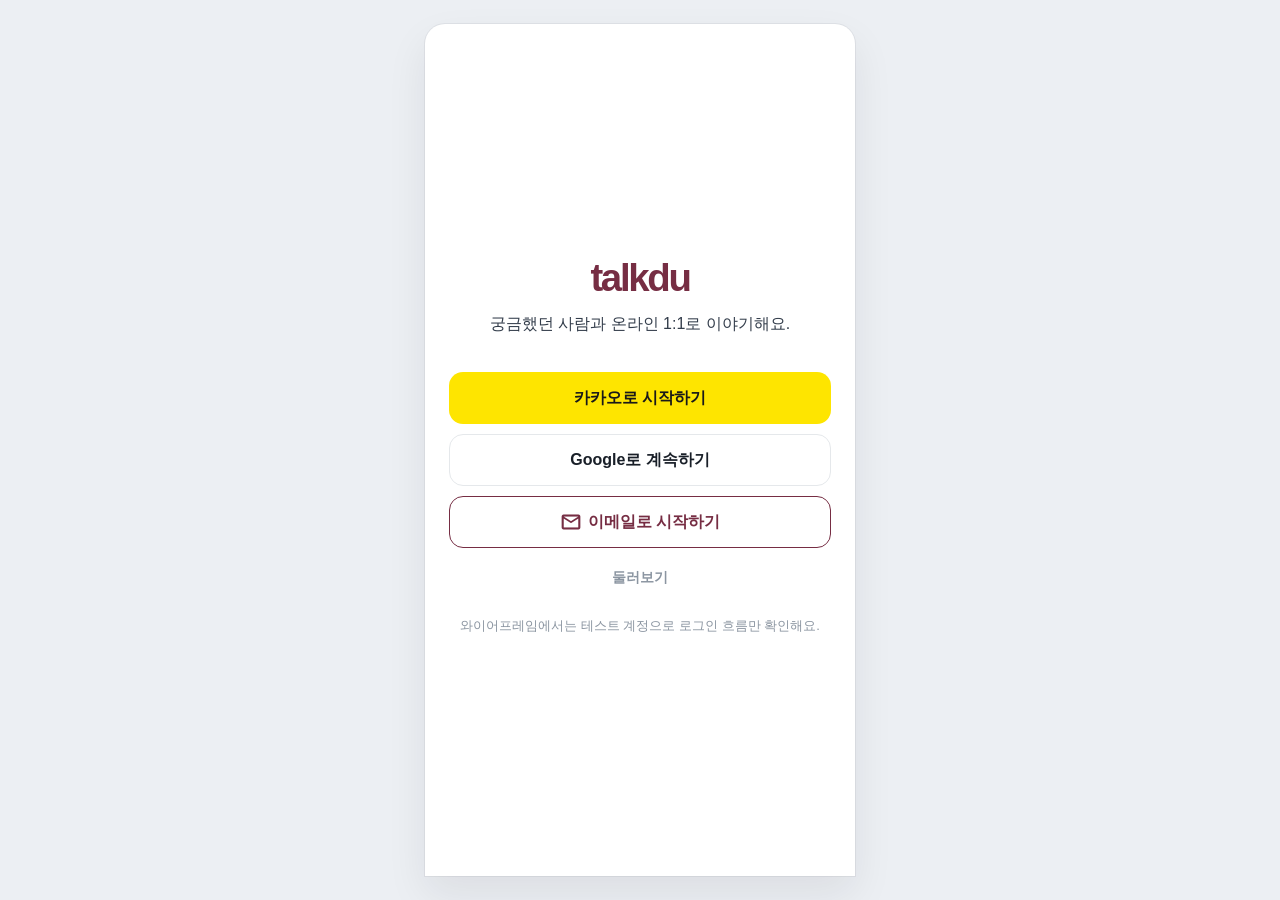
==== index.html @ 25724b2d "Add files via upload" ====
<!doctype html>
<html lang="ko">
<head>
  <meta charset="utf-8">
  <meta name="viewport" content="width=device-width, initial-scale=1, viewport-fit=cover">
  <meta name="description" content="궁금한 일을 하는 사람, 취향이 통하는 사람과 온라인에서 1:1로 대화해요.">
  <meta name="theme-color" content="#ffffff">
  <title>톡듀 | 궁금했던 사람과 온라인 1:1 대화</title>
  <link rel="stylesheet" href="https://fonts.googleapis.com/css2?family=Material+Symbols+Outlined:opsz,wght,FILL,GRAD@24,400,0..1,0&display=swap">
  <link rel="stylesheet" href="./style.css?v=ops6">
  <script defer src="./admin-shared.js?v=ops6"></script>
  <script defer src="./admin-ops.js?v=ops6"></script>
  <script defer src="./app.js?v=ops6"></script>
</head>
<body>
  <div class="app" id="app">
    <!-- LOGIN -->
    <div class="view view-stack" id="login-view" hidden>
      <main class="stack-main login-main" id="login-main">
        <p class="wordmark login-wordmark">talkdu</p>
        <p class="login-lead">궁금했던 사람과 온라인 1:1로 이야기해요.</p>
        <div class="login-actions">
          <button type="button" class="btn-login btn-kakao" data-login="kakao">카카오로 시작하기</button>
          <button type="button" class="btn-login btn-google" data-login="google">Google로 계속하기</button>
          <button type="button" class="btn-login btn-apple" data-login="apple" hidden>Apple로 로그인</button>
          <a class="btn-login btn-email" href="./email/index.html" data-login="email">
            <span class="material-symbols-outlined" aria-hidden="true">mail</span>
            이메일로 시작하기
          </a>
          <button type="button" class="btn-text" data-login="browse">둘러보기</button>
        </div>
        <p class="note login-note">와이어프레임에서는 테스트 계정으로 로그인 흐름만 확인해요.</p>
      </main>
    </div>

    <!-- NICKNAME ONBOARDING -->
    <div class="view view-stack" id="nickname-view" hidden>
      <header class="sub-header">
        <span class="header-spacer"></span>
        <h1 class="sub-header-title">닉네임 설정</h1>
        <span class="header-spacer"></span>
      </header>
      <main class="stack-main" id="nickname-main"></main>
      <footer class="bottom-cta">
        <button type="button" class="btn-primary" id="nickname-save">시작하기</button>
      </footer>
    </div>

    <!-- HOME -->
    <div class="view view-home" id="home-view">
      <header class="top-header" id="home-header">
        <a class="wordmark" href="./index.html">talkdu</a>
        <div class="header-actions" data-auth-slot></div>
      </header>
      <main class="page-main home-main">
        <section class="hero" aria-labelledby="hero-title">
          <img class="hero-image" src="./hero.webp" alt="" fetchpriority="high">
          <div class="hero-copy">
            <p class="hero-label">온라인 1:1 대화</p>
            <h1 id="hero-title">궁금했던 사람과<br>이야기해요.</h1>
          </div>
        </section>
        <section class="category-section" id="categories" aria-label="대화 카테고리">
          <h2 class="section-title category-section-title" id="category-title">카테고리</h2>
          <div class="category-scroller" role="group" aria-label="카테고리 선택" aria-describedby="filter-status">
            <button class="category" type="button" data-category="" aria-pressed="true">
              <img class="category-icon" src="./assets/category-icons/all.webp" alt="" width="42" height="42" draggable="false">
              <span class="category-name">전체</span>
            </button>
            <button class="category" type="button" data-category="voice" aria-pressed="false">
              <img class="category-icon" src="./assets/category-icons/voice.webp" alt="" width="42" height="42" draggable="false">
              <span class="category-name">보이스챗</span>
            </button>
            <button class="category" type="button" data-category="career" aria-pressed="false">
              <img class="category-icon" src="./assets/category-icons/career.webp" alt="" width="42" height="42" draggable="false">
              <span class="category-name">현직자</span>
            </button>
            <button class="category" type="button" data-category="creator" aria-pressed="false">
              <img class="category-icon" src="./assets/category-icons/creator.webp" alt="" width="42" height="42" draggable="false">
              <span class="category-name">크리에이터</span>
            </button>
            <button class="category" type="button" data-category="relationships" aria-pressed="false">
              <img class="category-icon" src="./assets/category-icons/relationships.webp" alt="" width="42" height="42" draggable="false">
              <span class="category-name">연애·관계</span>
            </button>
            <button class="category" type="button" data-category="study" aria-pressed="false">
              <img class="category-icon" src="./assets/category-icons/study.webp" alt="" width="42" height="42" draggable="false">
              <span class="category-name">공부·작업</span>
            </button>
            <button class="category" type="button" data-category="hobby" aria-pressed="false">
              <img class="category-icon" src="./assets/category-icons/hobby.webp" alt="" width="42" height="42" draggable="false">
              <span class="category-name">취미</span>
            </button>
            <button class="category" type="button" data-category="business" aria-pressed="false">
              <img class="category-icon" src="./assets/category-icons/business.webp" alt="" width="42" height="42" draggable="false">
              <span class="category-name">창업·부업</span>
            </button>
          </div>
          <p class="filter-status" id="filter-status" role="status"></p>
        </section>
        <section class="helper-section" id="recommended" aria-labelledby="recommended-title">
          <h2 id="recommended-title">추천 헬퍼</h2>
          <div class="helper-list" id="recommended-cards"></div>
        </section>
        <section class="helper-section" id="new" aria-labelledby="new-title">
          <h2 id="new-title">신규 헬퍼</h2>
          <div class="helper-list" id="new-cards"></div>
        </section>
      </main>
    </div>

    <!-- EXPLORE -->
    <div class="view view-explore" id="explore-view" hidden>
      <header class="top-header" id="explore-header">
        <a class="wordmark" href="./index.html">talkdu</a>
        <div class="header-actions" data-auth-slot></div>
      </header>
      <main class="page-main explore-main" id="explore-main">
        <label class="explore-search" for="explore-input">
          <input id="explore-input" type="search" enterkeyhint="search" autocomplete="off" placeholder="헬퍼 이름이나 주제를 검색해 보세요" aria-label="헬퍼 검색">
          <button type="button" class="search-clear" id="explore-clear" hidden aria-label="검색어 지우기">×</button>
          <span class="explore-search-icon material-symbols-outlined" aria-hidden="true">search</span>
        </label>
        <div class="explore-toolbar" id="explore-toolbar">
          <div class="explore-dropdowns">
            <label class="explore-select-wrap">
              <span class="visually-hidden">카테고리</span>
              <select id="explore-category" class="explore-select" aria-label="카테고리"></select>
            </label>
            <label class="explore-select-wrap">
              <span class="visually-hidden">정렬</span>
              <select id="explore-sort" class="explore-select" aria-label="정렬">
                <option value="recommended">추천순</option>
                <option value="popular">인기순</option>
                <option value="newest">신규순</option>
                <option value="random">랜덤으로 보기</option>
              </select>
            </label>
          </div>
          <div class="explore-avail" role="group" aria-label="이용 가능 필터">
            <button type="button" class="explore-avail-btn" id="explore-avail-now" data-explore-avail="online" aria-pressed="false">온라인</button>
            <button type="button" class="explore-avail-btn" id="explore-avail-schedule" data-explore-avail="schedule" aria-pressed="false">예약 가능</button>
          </div>
        </div>
        <div class="explore-chips" id="explore-chips" hidden></div>
        <section class="explore-results-section" aria-labelledby="explore-title">
          <h2 id="explore-title">추천 헬퍼</h2>
          <div class="helper-list" id="explore-results"></div>
        </section>
      </main>
    </div>

    <!-- DETAIL -->
    <div class="view view-stack" id="detail-view" hidden>
      <header class="sub-header">
        <button type="button" class="icon-button" id="detail-back" aria-label="뒤로가기">
          <svg viewBox="0 0 24 24" aria-hidden="true"><path d="M15 5 8 12l7 7" fill="none" stroke="currentColor" stroke-width="1.8" stroke-linecap="round" stroke-linejoin="round"/></svg>
        </button>
        <h1 class="sub-header-title">헬퍼 상세</h1>
        <button type="button" class="icon-button wish-button" id="detail-wish" data-wish-toggle aria-label="찜">
          <span class="material-symbols-outlined" aria-hidden="true">favorite</span>
        </button>
      </header>
      <main class="stack-main" id="detail-main"></main>
      <footer class="bottom-cta" id="detail-cta"></footer>
    </div>

    <!-- SCHEDULE -->
    <div class="view view-stack" id="schedule-view" hidden>
      <header class="sub-header">
        <button type="button" class="icon-button" id="schedule-back" aria-label="뒤로가기">
          <svg viewBox="0 0 24 24" aria-hidden="true"><path d="M15 5 8 12l7 7" fill="none" stroke="currentColor" stroke-width="1.8" stroke-linecap="round" stroke-linejoin="round"/></svg>
        </button>
        <h1 class="sub-header-title">시간 선택</h1>
        <span class="header-spacer"></span>
      </header>
      <main class="stack-main" id="schedule-main"></main>
      <footer class="bottom-cta">
        <button type="button" class="btn-primary" id="schedule-next" disabled>예약 내용 확인</button>
      </footer>
    </div>

    <!-- CONFIRM -->
    <div class="view view-stack" id="confirm-view" hidden>
      <header class="sub-header">
        <button type="button" class="icon-button" id="confirm-back" aria-label="뒤로가기">
          <svg viewBox="0 0 24 24" aria-hidden="true"><path d="M15 5 8 12l7 7" fill="none" stroke="currentColor" stroke-width="1.8" stroke-linecap="round" stroke-linejoin="round"/></svg>
        </button>
        <h1 class="sub-header-title" id="confirm-title">예약 내용 확인</h1>
        <span class="header-spacer"></span>
      </header>
      <main class="stack-main" id="confirm-main"></main>
      <footer class="bottom-cta" id="confirm-cta"></footer>
    </div>

    <!-- PAYMENT -->
    <div class="view view-stack" id="payment-view" hidden>
      <header class="sub-header">
        <button type="button" class="icon-button" id="payment-back" aria-label="뒤로가기">
          <svg viewBox="0 0 24 24" aria-hidden="true"><path d="M15 5 8 12l7 7" fill="none" stroke="currentColor" stroke-width="1.8" stroke-linecap="round" stroke-linejoin="round"/></svg>
        </button>
        <h1 class="sub-header-title">코인 결제</h1>
        <span class="header-spacer"></span>
      </header>
      <main class="stack-main" id="payment-main"></main>
      <footer class="bottom-cta" id="payment-cta"></footer>
    </div>

    <!-- WAITING (schedule accept) -->
    <div class="view view-stack" id="waiting-view" hidden>
      <header class="sub-header">
        <button type="button" class="icon-button" id="waiting-back" aria-label="메시지로 이동">
          <svg viewBox="0 0 24 24" aria-hidden="true"><path d="M15 5 8 12l7 7" fill="none" stroke="currentColor" stroke-width="1.8" stroke-linecap="round" stroke-linejoin="round"/></svg>
        </button>
        <h1 class="sub-header-title">헬퍼 수락 대기</h1>
        <span class="header-spacer"></span>
      </header>
      <main class="stack-main" id="waiting-main"></main>
      <footer class="bottom-cta" id="waiting-cta"></footer>
    </div>

    <!-- MESSAGES -->
    <div class="view view-messages" id="messages-view" hidden>
      <header class="top-header">
        <h1 class="page-title">메시지</h1>
      </header>
      <main class="page-main" id="messages-main"></main>
    </div>

    <!-- CHAT -->
    <div class="view view-stack" id="chat-view" hidden>
      <header class="sub-header chat-header">
        <button type="button" class="icon-button" id="chat-back" aria-label="목록으로">
          <svg viewBox="0 0 24 24" aria-hidden="true"><path d="M15 5 8 12l7 7" fill="none" stroke="currentColor" stroke-width="1.8" stroke-linecap="round" stroke-linejoin="round"/></svg>
        </button>
        <div class="chat-header-copy">
          <p class="chat-header-name" id="chat-helper-name"></p>
          <p class="chat-header-meta" id="chat-meta"></p>
        </div>
        <button type="button" class="icon-button" id="chat-more" aria-label="더보기">
          <span class="material-symbols-outlined" aria-hidden="true">more_horiz</span>
        </button>
      </header>
      <main class="stack-main chat-main" id="chat-main"></main>
      <div class="chat-sheet" id="chat-more-sheet" hidden>
        <button type="button" data-chat-menu="report">신고하기</button>
        <button type="button" data-chat-menu="block">차단하기</button>
        <button type="button" class="sheet-cancel" data-chat-menu="close">닫기</button>
      </div>
      <div class="chat-sheet" id="chat-plus-sheet" hidden>
        <button type="button" data-plus-action="call">
          <span class="material-symbols-outlined" aria-hidden="true">call</span>
          전화하기
        </button>
        <button type="button" data-plus-action="schedule" id="chat-plus-schedule">
          <span class="material-symbols-outlined" aria-hidden="true">event</span>
          <span id="chat-plus-schedule-label">일정 알리기</span>
        </button>
        <button type="button" class="sheet-cancel" data-plus-action="close">닫기</button>
      </div>
      <footer class="chat-composer">
        <button type="button" class="icon-button composer-plus" id="chat-plus" aria-label="추가 메뉴">
          <span class="material-symbols-outlined" aria-hidden="true">add</span>
        </button>
        <input id="chat-input" type="text" placeholder="메시지를 입력해 주세요" aria-label="메시지 입력">
        <button type="button" class="btn-primary btn-compact" id="chat-send">보내기</button>
      </footer>
    </div>

    <!-- CALL -->
    <div class="view view-stack" id="call-view" hidden>
      <header class="sub-header">
        <button type="button" class="icon-button" id="call-back" aria-label="나가기">
          <svg viewBox="0 0 24 24" aria-hidden="true"><path d="M15 5 8 12l7 7" fill="none" stroke="currentColor" stroke-width="1.8" stroke-linecap="round" stroke-linejoin="round"/></svg>
        </button>
        <h1 class="sub-header-title">통화</h1>
        <span class="header-spacer"></span>
      </header>
      <main class="stack-main" id="call-main"></main>
      <footer class="bottom-cta" id="call-cta"></footer>
    </div>

    <!-- USAGE RESULT -->
    <div class="view view-stack" id="usage-result-view" hidden>
      <header class="sub-header">
        <button type="button" class="icon-button" id="usage-result-back" aria-label="뒤로가기">
          <svg viewBox="0 0 24 24" aria-hidden="true"><path d="M15 5 8 12l7 7" fill="none" stroke="currentColor" stroke-width="1.8" stroke-linecap="round" stroke-linejoin="round"/></svg>
        </button>
        <h1 class="sub-header-title">이용 결과</h1>
        <span class="header-spacer"></span>
      </header>
      <main class="stack-main" id="usage-result-main"></main>
      <footer class="bottom-cta" id="usage-result-cta"></footer>
    </div>

    <!-- REVIEW WRITE -->
    <div class="view view-stack" id="review-write-view" hidden>
      <header class="sub-header">
        <button type="button" class="icon-button" id="review-write-back" aria-label="뒤로가기">
          <svg viewBox="0 0 24 24" aria-hidden="true"><path d="M15 5 8 12l7 7" fill="none" stroke="currentColor" stroke-width="1.8" stroke-linecap="round" stroke-linejoin="round"/></svg>
        </button>
        <h1 class="sub-header-title">후기 작성</h1>
        <span class="header-spacer"></span>
      </header>
      <main class="stack-main" id="review-write-main"></main>
      <footer class="bottom-cta" id="review-write-cta"></footer>
    </div>

    <!-- CONFIRM DIALOG -->
    <div class="view view-stack" id="confirm-dialog-view" hidden>
      <header class="sub-header">
        <button type="button" class="icon-button" id="confirm-dialog-back" aria-label="뒤로가기">
          <svg viewBox="0 0 24 24" aria-hidden="true"><path d="M15 5 8 12l7 7" fill="none" stroke="currentColor" stroke-width="1.8" stroke-linecap="round" stroke-linejoin="round"/></svg>
        </button>
        <h1 class="sub-header-title" id="confirm-dialog-title">확인</h1>
        <span class="header-spacer"></span>
      </header>
      <main class="stack-main" id="confirm-dialog-main"></main>
      <footer class="bottom-cta" id="confirm-dialog-cta"></footer>
    </div>

    <!-- RESERVATION DETAIL -->
    <div class="view view-stack" id="reservation-detail-view" hidden>
      <header class="sub-header">
        <button type="button" class="icon-button" id="reservation-detail-back" aria-label="뒤로가기">
          <svg viewBox="0 0 24 24" aria-hidden="true"><path d="M15 5 8 12l7 7" fill="none" stroke="currentColor" stroke-width="1.8" stroke-linecap="round" stroke-linejoin="round"/></svg>
        </button>
        <h1 class="sub-header-title">예약 상세</h1>
        <span class="header-spacer"></span>
      </header>
      <main class="stack-main" id="reservation-detail-main"></main>
      <footer class="bottom-cta" id="reservation-detail-cta"></footer>
    </div>

    <!-- HELPER APPLY -->
    <div class="view view-stack" id="helper-apply-view" hidden>
      <header class="sub-header">
        <button type="button" class="icon-button" id="helper-apply-back" aria-label="뒤로가기">
          <svg viewBox="0 0 24 24" aria-hidden="true"><path d="M15 5 8 12l7 7" fill="none" stroke="currentColor" stroke-width="1.8" stroke-linecap="round" stroke-linejoin="round"/></svg>
        </button>
        <h1 class="sub-header-title">헬퍼 신청</h1>
        <span class="header-spacer"></span>
      </header>
      <main class="stack-main" id="helper-apply-main"></main>
      <footer class="bottom-cta" id="helper-apply-cta"></footer>
    </div>

    <!-- MANAGE (helper mode) -->
    <div class="view view-messages" id="manage-view" hidden>
      <header class="top-header manage-header">
        <div>
          <h1 class="page-title">관리</h1>
          <p class="manage-page-status" id="manage-page-status"></p>
        </div>
        <button type="button" class="presence-toggle" id="presence-toggle" aria-pressed="false">오프라인</button>
      </header>
      <main class="page-main" id="manage-main"></main>
    </div>

    <!-- HELPER AVAILABILITY -->
    <div class="view view-stack" id="helper-availability-view" hidden>
      <header class="sub-header">
        <button type="button" class="icon-button" id="helper-availability-back" aria-label="뒤로가기">
          <svg viewBox="0 0 24 24" aria-hidden="true"><path d="M15 5 8 12l7 7" fill="none" stroke="currentColor" stroke-width="1.8" stroke-linecap="round" stroke-linejoin="round"/></svg>
        </button>
        <h1 class="sub-header-title">시간 예약 설정</h1>
        <span class="header-spacer"></span>
      </header>
      <main class="stack-main" id="helper-availability-main"></main>
      <footer class="bottom-cta" id="helper-availability-cta"></footer>
    </div>

    <!-- HELPER SERVICE EDIT -->
    <div class="view view-stack" id="helper-service-edit-view" hidden>
      <header class="sub-header">
        <button type="button" class="icon-button" id="helper-service-edit-back" aria-label="뒤로가기">
          <svg viewBox="0 0 24 24" aria-hidden="true"><path d="M15 5 8 12l7 7" fill="none" stroke="currentColor" stroke-width="1.8" stroke-linecap="round" stroke-linejoin="round"/></svg>
        </button>
        <h1 class="sub-header-title">서비스 편집</h1>
        <span class="header-spacer"></span>
      </header>
      <main class="stack-main" id="helper-service-edit-main"></main>
      <footer class="bottom-cta" id="helper-service-edit-cta"></footer>
    </div>

    <!-- WISHLIST -->
    <div class="view view-messages" id="wishlist-view" hidden>
      <header class="top-header"><h1 class="page-title">찜</h1></header>
      <main class="page-main" id="wishlist-main"></main>
    </div>

    <!-- MYPAGE -->
    <div class="view view-messages" id="mypage-view" hidden>
      <header class="top-header"><h1 class="page-title">마이페이지</h1></header>
      <main class="page-main" id="mypage-main"></main>
    </div>

    <!-- PROFILE EDIT -->
    <div class="view view-stack" id="profile-edit-view" hidden>
      <header class="sub-header">
        <button type="button" class="icon-button" id="profile-edit-back" aria-label="뒤로가기">
          <svg viewBox="0 0 24 24" aria-hidden="true"><path d="M15 5 8 12l7 7" fill="none" stroke="currentColor" stroke-width="1.8" stroke-linecap="round" stroke-linejoin="round"/></svg>
        </button>
        <h1 class="sub-header-title">프로필 편집</h1>
        <span class="header-spacer"></span>
      </header>
      <main class="stack-main" id="profile-edit-main"></main>
      <footer class="bottom-cta">
        <button type="button" class="btn-primary" id="profile-save">저장하기</button>
      </footer>
    </div>

    <!-- COIN HISTORY -->
    <div class="view view-stack" id="coin-history-view" hidden>
      <header class="sub-header">
        <button type="button" class="icon-button" id="coin-history-back" aria-label="뒤로가기">
          <svg viewBox="0 0 24 24" aria-hidden="true"><path d="M15 5 8 12l7 7" fill="none" stroke="currentColor" stroke-width="1.8" stroke-linecap="round" stroke-linejoin="round"/></svg>
        </button>
        <h1 class="sub-header-title">코인 내역</h1>
        <span class="header-spacer"></span>
      </header>
      <main class="stack-main" id="coin-history-main"></main>
    </div>

    <!-- RESERVATIONS -->
    <div class="view view-stack" id="reservations-view" hidden>
      <header class="sub-header">
        <button type="button" class="icon-button" id="reservations-back" aria-label="뒤로가기">
          <svg viewBox="0 0 24 24" aria-hidden="true"><path d="M15 5 8 12l7 7" fill="none" stroke="currentColor" stroke-width="1.8" stroke-linecap="round" stroke-linejoin="round"/></svg>
        </button>
        <h1 class="sub-header-title">내 예약</h1>
        <span class="header-spacer"></span>
      </header>
      <main class="stack-main" id="reservations-main"></main>
    </div>

    <!-- ADULT VERIFY -->
    <div class="view view-stack" id="adult-view" hidden>
      <header class="sub-header">
        <button type="button" class="icon-button" id="adult-back" aria-label="뒤로가기">
          <svg viewBox="0 0 24 24" aria-hidden="true"><path d="M15 5 8 12l7 7" fill="none" stroke="currentColor" stroke-width="1.8" stroke-linecap="round" stroke-linejoin="round"/></svg>
        </button>
        <h1 class="sub-header-title">성인 인증</h1>
        <span class="header-spacer"></span>
      </header>
      <main class="stack-main" id="adult-main"></main>
      <footer class="bottom-cta" id="adult-cta"></footer>
    </div>

    <!-- SETTINGS -->
    <div class="view view-stack" id="settings-view" hidden>
      <header class="sub-header">
        <button type="button" class="icon-button" id="settings-back" aria-label="뒤로가기">
          <svg viewBox="0 0 24 24" aria-hidden="true"><path d="M15 5 8 12l7 7" fill="none" stroke="currentColor" stroke-width="1.8" stroke-linecap="round" stroke-linejoin="round"/></svg>
        </button>
        <h1 class="sub-header-title">설정</h1>
        <span class="header-spacer"></span>
      </header>
      <main class="stack-main" id="settings-main"></main>
    </div>

    <!-- SUPPORT -->
    <div class="view view-stack" id="support-view" hidden>
      <header class="sub-header">
        <button type="button" class="icon-button" id="support-back" aria-label="뒤로가기">
          <svg viewBox="0 0 24 24" aria-hidden="true"><path d="M15 5 8 12l7 7" fill="none" stroke="currentColor" stroke-width="1.8" stroke-linecap="round" stroke-linejoin="round"/></svg>
        </button>
        <h1 class="sub-header-title">고객센터</h1>
        <span class="header-spacer"></span>
      </header>
      <main class="stack-main" id="support-main"></main>
    </div>

    <!-- CHARGE -->
    <div class="view view-stack" id="charge-view" hidden>
      <header class="sub-header">
        <button type="button" class="icon-button" id="charge-back" aria-label="뒤로가기">
          <svg viewBox="0 0 24 24" aria-hidden="true"><path d="M15 5 8 12l7 7" fill="none" stroke="currentColor" stroke-width="1.8" stroke-linecap="round" stroke-linejoin="round"/></svg>
        </button>
        <h1 class="sub-header-title">코인 충전</h1>
        <span class="header-spacer"></span>
      </header>
      <main class="stack-main" id="charge-main"></main>
      <footer class="bottom-cta" id="charge-cta"></footer>
    </div>

    <template id="helper-card">
      <article class="helper-card">
        <button type="button" class="helper-card-body">
          <span class="helper-avatar" aria-hidden="true">
            <img class="helper-photo" alt="" width="72" height="72" decoding="async" hidden>
            <span class="helper-avatar-fallback">
              <svg viewBox="0 0 72 72"><rect width="72" height="72" rx="16" fill="#f2ecee"/><circle cx="36" cy="28" r="12" fill="#c9b4ba"/><path d="M14 60c4-12 13-18 22-18s18 6 22 18" fill="#c9b4ba"/></svg>
            </span>
          </span>
          <span class="helper-copy">
            <span class="helper-category"></span>
            <span class="helper-name"></span>
            <span class="helper-status" aria-label="상담·예약 상태"></span>
            <span class="helper-intro"></span>
            <span class="helper-rating"></span>
          </span>
        </button>
        <button type="button" class="wish-button" data-wish-toggle aria-label="찜">
          <span class="material-symbols-outlined" aria-hidden="true">favorite</span>
        </button>
      </article>
    </template>

    <nav class="bottom-nav" id="bottom-nav" aria-label="하단 메뉴">
      <button type="button" class="nav-item is-active" data-nav="home"><span class="material-symbols-outlined nav-ico" aria-hidden="true">home</span><span>홈</span></button>
      <button type="button" class="nav-item" data-nav="explore"><span class="material-symbols-outlined nav-ico" aria-hidden="true">search</span><span>탐색</span></button>
      <button type="button" class="nav-item" data-nav="messages"><span class="material-symbols-outlined nav-ico" aria-hidden="true">chat_bubble</span><span>메시지</span></button>
      <button type="button" class="nav-item nav-role-customer" data-nav="wishlist"><span class="material-symbols-outlined nav-ico" aria-hidden="true">favorite</span><span>찜</span></button>
      <button type="button" class="nav-item nav-role-helper" data-nav="manage" hidden><span class="material-symbols-outlined nav-ico" aria-hidden="true">dashboard</span><span>관리</span></button>
      <button type="button" class="nav-item" data-nav="mypage"><span class="material-symbols-outlined nav-ico" aria-hidden="true">person</span><span>마이페이지</span></button>
    </nav>
  </div>
</body>
</html>
---- style.css ----
:root {
  color-scheme: light;
  font-family: "Pretendard", "Apple SD Gothic Neo", "Malgun Gothic", sans-serif;
  --ink: #191f28;
  --ink-2: #333d4b;
  --muted: #8b95a1;
  --line: #e5e8eb;
  --bg: #ffffff;
  --bg-soft: #f9fafb;
  --wine: #762d43;
  --wine-soft: #f7eef1;
  --danger: #f04452;
  --danger-bg: #fff1f3;
  --ok: #1f8a4c;
  --ok-bg: #eefbf3;
  --header: 56px;
  --nav: 56px;
  --safe-bottom: env(safe-area-inset-bottom, 0px);
  --radius: 14px;
  --shadow-none: none;
  color: var(--ink);
  background: #eceff3;
}
*, *::before, *::after { box-sizing: border-box; }
html, body { height: 100%; }
body {
  margin: 0;
  overflow: hidden;
  background: #eceff3;
}
h1, h2, h3, p { margin: 0; }
button, input { font: inherit; color: inherit; }
button { border: 0; background: none; cursor: pointer; }
a { color: inherit; text-decoration: none; }
[hidden] { display: none !important; }
:focus-visible { outline: 2px solid #a44c66; outline-offset: 2px; }

.app {
  display: flex;
  flex-direction: column;
  width: min(100%, 430px);
  height: 100%;
  margin: 0 auto;
  overflow: hidden;
  background: var(--bg);
}

.view-home,
.view-explore,
.view-messages,
.view-stack {
  flex: 1 1 auto;
  min-height: 0;
  display: flex;
  flex-direction: column;
  overflow: hidden;
}

.page-main,
.stack-main {
  flex: 1 1 auto;
  min-height: 0;
  overflow-x: hidden;
  overflow-y: auto;
  -webkit-overflow-scrolling: touch;
  padding: 20px 20px 24px;
}
.home-main { padding-top: 20px; }

.top-header,
.sub-header {
  flex: 0 0 auto;
  z-index: 20;
  background: #fff;
  border-bottom: 1px solid var(--line);
}
.top-header {
  min-height: var(--header);
  padding: 0 16px;
  display: flex;
  align-items: center;
  justify-content: space-between;
  gap: 12px;
}
.sub-header {
  min-height: var(--header);
  padding: 0 8px 0 4px;
  display: flex;
  align-items: center;
  gap: 4px;
}
.wordmark {
  color: var(--wine);
  font-size: 1.35rem;
  font-weight: 800;
  letter-spacing: -.06em;
}
.page-title,
.sub-header-title {
  font-size: 1.05rem;
  font-weight: 700;
  letter-spacing: -.03em;
}
.sub-header-title { flex: 1; text-align: center; }
.header-spacer { width: 40px; height: 40px; }
.header-actions { display: flex; align-items: center; gap: 4px; }

.icon-button {
  width: 40px;
  height: 40px;
  display: inline-grid;
  place-items: center;
  border-radius: 10px;
  color: var(--ink-2);
}
.icon-button svg { width: 22px; height: 22px; display: block; }
.icon-button:hover { background: var(--bg-soft); }
.login-button {
  min-height: 34px;
  padding: 0 12px;
  border: 1px solid var(--line);
  border-radius: 999px;
  font-size: .8125rem;
  font-weight: 650;
}
.btn-primary {
  width: 100%;
  min-height: 52px;
  border-radius: 14px;
  background: var(--wine);
  color: #fff;
  font-size: 1rem;
  font-weight: 700;
}
.btn-primary:disabled {
  background: #d1d6db;
  cursor: default;
}
.btn-secondary {
  width: 100%;
  min-height: 48px;
  border-radius: 14px;
  background: var(--wine-soft);
  color: var(--wine);
  font-size: .9375rem;
  font-weight: 700;
}
.btn-text {
  min-height: 40px;
  color: var(--muted);
  font-size: .875rem;
  font-weight: 600;
}
.btn-compact {
  width: auto;
  min-height: 40px;
  padding: 0 14px;
  border-radius: 12px;
  font-size: .875rem;
}
.btn-row { display: flex; flex-direction: column; gap: 12px; }
.text-back {
  flex: 0 0 auto;
  max-width: 42%;
  padding: 8px 0;
  color: var(--wine);
  font-size: .78rem;
  font-weight: 700;
  text-align: left;
  line-height: 1.3;
}
.btn-row.is-dual {
  flex-direction: row;
  flex-wrap: nowrap;
  align-items: stretch;
  gap: 8px;
}
.btn-row.is-dual .btn-primary,
.btn-row.is-dual .btn-secondary {
  flex: 1 1 0;
  width: auto;
  min-width: 0;
  min-height: 48px;
  padding: 0 10px;
  font-size: .875rem;
  white-space: nowrap;
}

.explore-main { padding-top: 20px; }
.explore-search {
  display: flex;
  align-items: center;
  gap: 6px;
  width: 100%;
  min-height: 48px;
  padding: 0 14px;
  border-radius: 14px;
  background: var(--bg-soft);
}
.explore-search input {
  flex: 1;
  min-width: 0;
  border: 0;
  outline: 0;
  background: transparent;
  font-size: .9375rem;
  font-weight: 400;
}
.explore-search input::placeholder { color: var(--muted); }
.explore-search-icon {
  flex: 0 0 auto;
  color: var(--muted);
  font-size: 22px;
  line-height: 1;
}
.search-clear {
  width: 28px;
  height: 28px;
  border-radius: 999px;
  color: var(--muted);
  font-size: 1.1rem;
  line-height: 1;
  flex: 0 0 auto;
}
.explore-chips {
  display: flex;
  flex-wrap: wrap;
  gap: 8px;
  margin-top: 14px;
}
.explore-chip {
  min-height: 36px;
  padding: 0 14px;
  border: 1px solid var(--line);
  border-radius: 999px;
  background: #fff;
  color: var(--ink-2);
  font-size: .8125rem;
  font-weight: 650;
  white-space: nowrap;
}
.explore-chip.is-selected {
  border-color: transparent;
  background: var(--wine-soft);
  color: var(--wine);
  font-weight: 750;
}
.explore-toolbar {
  margin-top: 14px;
  display: grid;
  gap: 10px;
}
.explore-dropdowns {
  display: grid;
  grid-template-columns: 1fr 1fr;
  gap: 8px;
}
.explore-select-wrap { min-width: 0; }
.explore-select {
  width: 100%;
  min-height: 40px;
  padding: 0 36px 0 12px;
  border: 1px solid var(--line);
  border-radius: 12px;
  background: #fff url("data:image/svg+xml,%3Csvg xmlns='http://www.w3.org/2000/svg' width='12' height='8' viewBox='0 0 12 8'%3E%3Cpath d='M1 1.5 6 6.5 11 1.5' fill='none' stroke='%23762D43' stroke-width='1.6' stroke-linecap='round' stroke-linejoin='round'/%3E%3C/svg%3E") no-repeat right 12px center;
  color: var(--ink);
  font-size: .875rem;
  font-weight: 650;
  appearance: none;
}
.explore-select:focus {
  outline: 2px solid rgba(118, 45, 67, .25);
  border-color: #762D43;
}
.explore-avail {
  display: grid;
  grid-template-columns: 1fr 1fr;
  gap: 8px;
}
.explore-avail-btn {
  min-height: 36px;
  padding: 0 10px;
  border: 1px solid var(--line);
  border-radius: 999px;
  background: #fff;
  color: var(--ink-2);
  font-size: .8125rem;
  font-weight: 650;
  white-space: nowrap;
}
.explore-avail-btn.is-selected {
  border-color: #762D43;
  background: rgba(118, 45, 67, .1);
  color: #762D43;
  font-weight: 750;
}
.visually-hidden {
  position: absolute;
  width: 1px;
  height: 1px;
  padding: 0;
  margin: -1px;
  overflow: hidden;
  clip: rect(0, 0, 0, 0);
  white-space: nowrap;
  border: 0;
}
@media (max-width: 390px) {
  .explore-dropdowns,
  .explore-avail {
    grid-template-columns: 1fr 1fr;
  }
  .explore-avail-btn { font-size: .75rem; padding: 0 8px; }
  .explore-select { font-size: .8125rem; padding-left: 10px; }
}
.explore-results-section { margin-top: 18px; }
.explore-results-section h2 {
  margin-bottom: 12px;
  font-size: 1.1rem;
  font-weight: 750;
  letter-spacing: -.04em;
}

.hero {
  position: relative;
  isolation: isolate;
  height: 152px;
  margin: 0 0 20px;
  border-radius: 18px;
  overflow: hidden;
  color: #fff8f2;
  background: #371820;
}
.hero-image {
  position: absolute;
  inset: 0 0 0 auto;
  z-index: -2;
  width: 62%;
  height: 100%;
  object-fit: cover;
  object-position: 58% 38%;
}
.hero::after {
  content: "";
  position: absolute;
  inset: 0;
  z-index: -1;
  background: linear-gradient(90deg, #371820 10%, #371820e8 34%, #37182066 70%, transparent 92%);
}
.hero-copy { padding: 22px 18px; max-width: 58%; }
.hero-label {
  margin-bottom: 6px;
  color: #f0bdc9;
  font-size: .72rem;
  font-weight: 700;
}
.hero h1 {
  font-size: 1.28rem;
  line-height: 1.3;
  letter-spacing: -.05em;
  word-break: keep-all;
}

.category-section {
  margin: 0 -20px;
  padding-top: 18px;
  border-top: 1px solid var(--line);
  overflow: hidden;
}
.category-section-title {
  margin: 0 20px 12px;
  font-size: 1.1rem;
  font-weight: 750;
  letter-spacing: -.04em;
}
.category-scroller {
  display: flex;
  gap: 14px;
  overflow-x: auto;
  padding: 12px 20px 14px;
  scrollbar-width: none;
  -webkit-overflow-scrolling: touch;
  touch-action: pan-x;
}
.category-scroller::-webkit-scrollbar { display: none; }
.category {
  flex: 0 0 auto;
  display: flex;
  flex-direction: column;
  align-items: center;
  gap: 6px;
  min-width: 56px;
  color: var(--muted);
}
.category:last-child { margin-right: 20px; }
.category-icon { width: 42px; height: 42px; object-fit: contain; pointer-events: none; }
.category-name { font-size: .72rem; font-weight: 600; white-space: nowrap; }
.category[aria-pressed="true"] { color: var(--wine); }
.category[aria-pressed="true"] .category-name { font-weight: 800; }
.filter-status {
  min-height: 1em;
  margin: 0 20px 8px;
  color: var(--wine);
  font-size: .78rem;
  font-weight: 650;
}
.filter-status:empty { min-height: 0; margin: 0; }

.helper-section {
  margin-top: 8px;
  padding-top: 18px;
}
.helper-section#recommended {
  border-top: 1px solid var(--line);
}
.helper-section h2,
.section-title {
  margin-bottom: 12px;
  font-size: 1.1rem;
  font-weight: 750;
  letter-spacing: -.04em;
}
.helper-list { display: flex; flex-direction: column; gap: 14px; }
#wishlist-main .helper-list { gap: 14px; }
.helper-card {
  width: 100%;
  display: flex;
  align-items: flex-start;
  gap: 4px;
  padding: 10px 8px 10px 12px;
  border: 1px solid var(--line);
  border-radius: var(--radius);
  background: #fff;
}
.helper-card-body {
  flex: 1;
  min-width: 0;
  display: flex;
  gap: 12px;
  padding: 4px 0;
  text-align: left;
}
.wish-button {
  flex: 0 0 auto;
  width: 40px;
  height: 40px;
  display: inline-grid;
  place-items: center;
  border-radius: 10px;
  color: #c9b4ba;
}
.wish-button .material-symbols-outlined {
  font-size: 22px;
  font-variation-settings: "FILL" 0, "wght" 400, "GRAD" 0, "opsz" 24;
}
.wish-button.is-on {
  color: var(--wine);
}
.wish-button.is-on .material-symbols-outlined {
  font-variation-settings: "FILL" 1, "wght" 400, "GRAD" 0, "opsz" 24;
}
.wish-button:hover { background: var(--bg-soft); }
.sub-header .wish-button { color: #c9b4ba; }
.sub-header .wish-button.is-on { color: var(--wine); }
.helper-avatar {
  position: relative;
  width: 72px;
  height: 72px;
  flex: 0 0 auto;
  border-radius: 16px;
  overflow: hidden;
  background: #f2ecee;
}
.helper-photo {
  width: 100%;
  height: 100%;
  display: block;
  object-fit: cover;
  object-position: center 18%;
}
.helper-avatar-fallback,
.helper-avatar-fallback svg {
  width: 72px;
  height: 72px;
  display: block;
}
.helper-avatar.has-photo .helper-avatar-fallback { display: none; }
.helper-copy { min-width: 0; flex: 1; display: flex; flex-direction: column; gap: 3px; }
.helper-category { color: var(--wine); font-size: .75rem; font-weight: 700; }
.helper-name { font-size: 1rem; font-weight: 750; }
.helper-status {
  display: flex;
  align-items: center;
  flex-wrap: wrap;
  gap: 8px;
  width: 100%;
  max-width: 100%;
  margin-top: 2px;
  min-width: 0;
}
.helper-status:empty { display: none; }
.helper-status-booking {
  flex: 0 1 auto;
  min-width: 0;
  color: var(--wine);
  font-size: .68rem;
  font-weight: 700;
  line-height: 1.25;
  letter-spacing: -.02em;
  word-break: keep-all;
}
.status-pill {
  display: inline-flex;
  align-items: center;
  gap: 4px;
  flex: 0 0 auto;
  max-width: 100%;
  padding: 2px 8px;
  border-radius: 999px;
  font-size: .65rem;
  font-weight: 750;
  line-height: 1.2;
  letter-spacing: -.02em;
  white-space: nowrap;
}
.status-pill .status-dot {
  width: 6px;
  height: 6px;
  border-radius: 50%;
  flex: 0 0 auto;
}
.status-pill.is-online {
  background: #e7f6ee;
  color: #1f7a4d;
}
.status-pill.is-online .status-dot { background: #1f7a4d; }
.status-pill.is-offline {
  background: #f1eef0;
  color: #7a6d73;
}
.status-pill.is-offline .status-dot { background: #9a8d93; }
.status-pill.is-busy {
  background: #fff4df;
  color: #9a6700;
}
.status-pill.is-busy .status-dot { background: #c69008; }
.helper-intro {
  color: var(--muted);
  font-size: .8125rem;
  line-height: 1.4;
  word-break: keep-all;
  display: -webkit-box;
  -webkit-line-clamp: 2;
  -webkit-box-orient: vertical;
  overflow: hidden;
}
.helper-rating { margin-top: 2px; font-size: .78rem; font-weight: 650; }
.helper-rating.is-empty { color: var(--muted); font-weight: 500; }

.empty-block,
.empty {
  padding: 28px 16px;
  border-radius: 14px;
  background: var(--bg-soft);
  color: var(--muted);
  text-align: center;
  font-size: .9rem;
  line-height: 1.5;
  word-break: keep-all;
}

.detail-summary {
  display: flex;
  flex-direction: column;
  gap: 14px;
  padding: 8px 0 20px;
  border-bottom: 1px solid var(--line);
}
.detail-summary-main {
  display: flex;
  gap: 14px;
  min-width: 0;
}
.detail-summary .helper-avatar,
.detail-summary .helper-avatar svg { width: 64px; height: 64px; }
.detail-summary-copy { min-width: 0; flex: 1; }
.detail-name { font-size: 1.35rem; font-weight: 800; letter-spacing: -.04em; }
.detail-category { margin-top: 4px; color: var(--wine); font-size: .8rem; font-weight: 700; }
.detail-intro { margin-top: 8px; color: var(--ink-2); font-size: .9rem; line-height: 1.5; word-break: keep-all; }
.detail-rating { margin-top: 8px; font-size: .84rem; font-weight: 700; }
.inquiry-button {
  display: inline-flex;
  align-items: center;
  justify-content: center;
  gap: 6px;
  align-self: stretch;
  min-height: 44px;
  padding: 0 14px;
  border: 1px solid var(--line);
  border-radius: 12px;
  background: #fff;
  color: var(--ink-2);
  font-size: .875rem;
  font-weight: 700;
}
.inquiry-button svg {
  width: 18px;
  height: 18px;
  flex: 0 0 auto;
  display: block;
}
.inquiry-button:hover { background: var(--bg-soft); }
.detail-block { padding: 20px 0; border-bottom: 1px solid var(--line); }
.detail-block:last-child { border-bottom: 0; }
.detail-about { color: var(--ink-2); font-size: .9rem; line-height: 1.6; word-break: keep-all; }

.service-list { display: flex; flex-direction: column; gap: 8px; }
.service-card {
  width: 100%;
  padding: 16px;
  border: 1px solid var(--line);
  border-radius: var(--radius);
  text-align: left;
  background: #fff;
}
.service-card.is-selected {
  border-color: var(--wine);
  background: var(--wine-soft);
}
.service-name { display: block; font-size: 1rem; font-weight: 750; }
.service-modes {
  display: block;
  margin-top: 4px;
  color: var(--muted);
  font-size: .72rem;
  font-weight: 700;
  letter-spacing: -.02em;
}
.service-modes.is-now-open { color: #1f7a4d; }
.service-desc { display: block; margin-top: 6px; color: var(--muted); font-size: .84rem; line-height: 1.45; word-break: keep-all; }
.service-meta { display: block; margin-top: 10px; font-size: .84rem; font-weight: 750; color: var(--ink); }
.adult-badge {
  display: inline-flex;
  align-items: center;
  margin-left: 6px;
  padding: 2px 8px;
  border-radius: 999px;
  background: var(--danger-bg, #fdecea);
  color: #b42318;
  font-size: .68rem;
  font-weight: 750;
  letter-spacing: -.02em;
  vertical-align: middle;
}
.helper-category .adult-badge { margin-left: 4px; }
.proof-file-row { margin-top: 8px; }
.proof-file-chip {
  display: flex;
  flex-wrap: wrap;
  align-items: center;
  gap: 8px;
  padding: 12px 14px;
  border: 1px solid var(--line);
  border-radius: 12px;
  background: var(--bg-soft);
}
.proof-file-name {
  flex: 1;
  min-width: 0;
  font-size: .9rem;
  font-weight: 700;
  word-break: break-all;
}

.good-for-list { margin: 0; padding: 0; list-style: none; display: flex; flex-direction: column; gap: 8px; }
.good-for-list li {
  position: relative;
  padding-left: 14px;
  color: var(--ink-2);
  font-size: .9rem;
  line-height: 1.45;
  word-break: keep-all;
}
.good-for-list li::before {
  content: "";
  position: absolute;
  left: 0;
  top: .55em;
  width: 5px;
  height: 5px;
  border-radius: 50%;
  background: var(--wine);
}

.review-list { display: flex; flex-direction: column; gap: 10px; }
.review-card {
  padding: 14px;
  border: 1px solid var(--line);
  border-radius: var(--radius);
}
.review-top { display: flex; flex-wrap: wrap; gap: 6px 10px; align-items: center; }
.review-score { font-size: .84rem; font-weight: 750; }
.review-author, .review-service { color: var(--muted); font-size: .75rem; }
.review-demo {
  min-height: 22px;
  padding: 0 8px;
  border-radius: 999px;
  background: var(--bg-soft);
  color: var(--muted);
  font-size: .68rem;
  font-weight: 700;
}
.review-content { margin-top: 8px; font-size: .875rem; line-height: 1.5; word-break: keep-all; }
.review-content.is-empty { color: var(--muted); }

.bottom-cta {
  flex: 0 0 auto;
  display: flex;
  flex-direction: column;
  gap: 12px;
  padding: 16px 16px calc(16px + var(--safe-bottom));
  background: #fff;
  border-top: 1px solid var(--line);
}
.bottom-cta > .btn-primary,
.bottom-cta > .btn-secondary,
.bottom-cta > .btn-text {
  width: 100%;
}
.cta-copy { margin-bottom: 10px; }
.cta-service {
  font-size: .78rem;
  font-weight: 650;
  color: var(--ink-2);
  line-height: 1.35;
  word-break: keep-all;
}
.cta-price { margin-top: 2px; color: var(--wine); font-size: .9rem; font-weight: 800; }

.summary-card,
.info-card {
  padding: 18px 16px;
  border: 1px solid var(--line);
  border-radius: var(--radius);
  background: #fff;
}
.summary-card + .summary-card,
.info-card + .info-card { margin-top: 14px; }
.section-gap { margin-top: 16px; }
.section-gap-lg { margin-top: 24px; }
.summary-name { font-size: 1.1rem; font-weight: 800; }
.summary-service { margin-top: 6px; font-size: .95rem; font-weight: 700; }
.summary-meta { margin-top: 6px; color: var(--wine); font-size: .875rem; font-weight: 750; }
.kv { display: flex; justify-content: space-between; gap: 12px; padding: 10px 0; border-top: 1px solid var(--line); font-size: .9rem; }
.kv:first-child { border-top: 0; padding-top: 0; }
.kv dt { color: var(--muted); }
.kv dd { margin: 0; font-weight: 700; text-align: right; word-break: keep-all; }
.note { margin-top: 12px; color: var(--muted); font-size: .8125rem; line-height: 1.5; word-break: keep-all; }
.banner-warn, .banner-ok, .banner-info {
  margin-top: 12px;
  padding: 14px;
  border-radius: 12px;
  font-size: .875rem;
  line-height: 1.5;
  word-break: keep-all;
}
.banner-warn { background: var(--danger-bg); color: #b42318; }
.banner-ok { background: var(--ok-bg); color: var(--ok); }
.banner-info { background: var(--bg-soft); color: var(--ink-2); }

.chip-list { display: flex; flex-wrap: wrap; gap: 8px; }
.chip {
  min-height: 40px;
  padding: 0 14px;
  border: 1px solid var(--line);
  border-radius: 999px;
  background: #fff;
  font-size: .84rem;
  font-weight: 650;
}
.chip.is-selected {
  border-color: var(--wine);
  background: var(--wine-soft);
  color: var(--wine);
}

.thread-list { display: flex; flex-direction: column; }
.thread-item {
  width: 100%;
  display: grid;
  grid-template-columns: 1fr auto;
  gap: 4px 12px;
  padding: 16px 0;
  border-bottom: 1px solid var(--line);
  text-align: left;
}
.thread-name { font-size: .975rem; font-weight: 750; }
.thread-service { color: var(--muted); font-size: .78rem; }
.thread-preview {
  grid-column: 1 / -1;
  color: var(--ink-2);
  font-size: .875rem;
  line-height: 1.4;
  overflow: hidden;
  text-overflow: ellipsis;
  white-space: nowrap;
}
.thread-status {
  color: var(--wine);
  font-size: .75rem;
  font-weight: 700;
  text-align: right;
}

.chat-header-copy { flex: 1; min-width: 0; text-align: center; }
.chat-header-name { font-size: .95rem; font-weight: 750; }
.chat-header-meta { margin-top: 2px; color: var(--muted); font-size: .75rem; }
.chat-main { display: flex; flex-direction: column; gap: 10px; padding-top: 16px; background: var(--bg-soft); }
.bubble {
  max-width: 82%;
  padding: 12px 14px;
  border-radius: 16px;
  font-size: .9rem;
  line-height: 1.45;
  word-break: keep-all;
}
.bubble-helper { align-self: flex-start; background: #fff; border: 1px solid var(--line); }
.bubble-me { align-self: flex-end; background: var(--wine); color: #fff; }
.bubble-system {
  align-self: center;
  max-width: 92%;
  background: transparent;
  color: var(--muted);
  font-size: .78rem;
  text-align: center;
}
.proposal-card {
  align-self: stretch;
  padding: 14px;
  border-radius: 16px;
  background: #fff;
  border: 1px solid var(--line);
}
.proposal-card h3 { font-size: .95rem; font-weight: 750; margin-bottom: 6px; }
.proposal-card p { color: var(--ink-2); font-size: .875rem; line-height: 1.45; }
.proposal-actions { display: flex; flex-direction: column; gap: 8px; margin-top: 12px; }
.chat-composer {
  flex: 0 0 auto;
  display: flex;
  align-items: center;
  gap: 6px;
  padding: 10px 10px calc(10px + var(--safe-bottom));
  background: #fff;
  border-top: 1px solid var(--line);
}
.composer-plus {
  flex: 0 0 auto;
  color: var(--ink-2);
}
.chat-composer input {
  flex: 1;
  min-width: 0;
  min-height: 40px;
  padding: 0 12px;
  border: 1px solid var(--line);
  border-radius: 12px;
  background: var(--bg-soft);
  outline: 0;
}
.chat-sheet {
  flex: 0 0 auto;
  display: flex;
  flex-direction: column;
  gap: 4px;
  padding: 8px 12px;
  background: #fff;
  border-top: 1px solid var(--line);
}
.chat-sheet[hidden] { display: none !important; }
.chat-sheet button {
  min-height: 48px;
  display: flex;
  align-items: center;
  gap: 10px;
  padding: 0 12px;
  border-radius: 12px;
  text-align: left;
  font-size: .95rem;
  font-weight: 700;
}
.chat-sheet button:hover { background: var(--bg-soft); }
.chat-sheet .material-symbols-outlined { font-size: 22px; color: var(--wine); }
.chat-sheet .sheet-cancel {
  color: var(--muted);
  font-weight: 600;
  justify-content: center;
}
.chat-sheet button:disabled {
  color: var(--muted);
  opacity: .55;
}
.chat-sheet button:disabled .material-symbols-outlined { color: var(--muted); }
.schedule-card {
  align-self: stretch;
  padding: 14px;
  border-radius: 16px;
  background: #fff;
  border: 1px solid var(--line);
}
.schedule-card h3 { font-size: .95rem; font-weight: 750; margin-bottom: 6px; }
.schedule-card p { color: var(--ink-2); font-size: .875rem; line-height: 1.45; }
.schedule-card .schedule-meta { margin-top: 8px; color: var(--wine); font-size: .84rem; font-weight: 750; }
.call-stage {
  display: flex;
  flex-direction: column;
  align-items: center;
  text-align: center;
  gap: 12px;
  padding: 40px 16px 20px;
}
.call-stage .material-symbols-outlined {
  font-size: 56px;
  color: var(--wine);
}
.call-stage h2 { font-size: 1.25rem; font-weight: 800; }
.call-stage p { color: var(--muted); font-size: .9rem; line-height: 1.5; }
#usage-result-main .btn-row { margin-top: 16px; }
.star-picker {
  display: flex;
  gap: 8px;
  margin-top: 10px;
}
.star-btn {
  width: 44px;
  height: 44px;
  border-radius: 12px;
  border: 1px solid var(--line);
  background: #fff;
  color: #d1d6db;
  font-size: 1.35rem;
  line-height: 1;
}
.star-btn.is-selected {
  border-color: var(--wine);
  background: var(--wine-soft);
  color: var(--wine);
}
.review-score.is-text-only { color: var(--muted); font-weight: 650; }
.mode-choice-list {
  display: flex;
  flex-direction: column;
  gap: 12px;
  margin-top: 12px;
}
.mode-choice {
  width: 100%;
  padding: 16px;
  border: 1px solid var(--line);
  border-radius: 14px;
  text-align: left;
  background: #fff;
}
.mode-choice.is-selected {
  border-color: var(--wine);
  background: var(--wine-soft);
}
.mode-choice strong {
  display: block;
  font-size: .95rem;
  font-weight: 800;
}
.mode-choice span {
  display: block;
  margin-top: 6px;
  color: var(--muted);
  font-size: .8125rem;
  line-height: 1.45;
}
.mode-choice .mode-pause {
  display: block;
  margin-top: 8px;
  color: var(--wine);
  font-size: .75rem;
  font-style: normal;
  font-weight: 700;
}
.login-main {
  display: flex;
  flex-direction: column;
  justify-content: center;
  min-height: 100%;
  padding: 32px 24px calc(40px + var(--safe-bottom));
}
.login-wordmark {
  font-size: 2.4rem;
  text-align: center;
}
.login-lead {
  margin-top: 12px;
  text-align: center;
  color: var(--ink-2);
  font-size: 1rem;
  line-height: 1.5;
  word-break: keep-all;
}
.login-actions {
  margin-top: 36px;
  display: flex;
  flex-direction: column;
  gap: 10px;
}
.btn-login {
  width: 100%;
  min-height: 52px;
  border-radius: 14px;
  font-size: 1rem;
  font-weight: 750;
}
.btn-kakao { background: #fee500; color: #191919; }
.btn-google { background: #fff; border: 1px solid var(--line); color: var(--ink); }
.btn-apple { background: #111; color: #fff; }
.btn-email {
  display: inline-flex;
  align-items: center;
  justify-content: center;
  gap: 6px;
  background: #fff;
  border: 1.5px solid var(--wine);
  color: var(--wine);
  text-decoration: none;
  box-sizing: border-box;
}
.btn-email .material-symbols-outlined {
  font-size: 22px;
  font-variation-settings: "FILL" 0, "wght" 500, "GRAD" 0, "opsz" 24;
}
.login-note { margin-top: 18px; text-align: center; }
.auth-banner {
  margin: 0 0 12px;
  padding: 12px 14px;
  border-radius: 12px;
  background: var(--wine-soft);
  color: var(--wine);
  font-size: .84rem;
  font-weight: 650;
  line-height: 1.45;
  word-break: keep-all;
}

.mypage-profile {
  display: flex;
  align-items: center;
  gap: 14px;
  padding: 8px 0 18px;
  border-bottom: 1px solid var(--line);
}
.mypage-avatar {
  width: 64px;
  height: 64px;
  border-radius: 18px;
  overflow: hidden;
  background: #f2ecee;
  flex: 0 0 auto;
}
.mypage-avatar img,
.mypage-avatar svg {
  width: 100%;
  height: 100%;
  display: block;
  object-fit: cover;
  object-position: center 18%;
}
.mypage-profile-copy { flex: 1; min-width: 0; }
.mypage-nickname {
  font-size: 1.15rem;
  font-weight: 800;
  letter-spacing: -.03em;
}
.mypage-edit-link {
  margin-top: 6px;
  color: var(--wine);
  font-size: .84rem;
  font-weight: 700;
}
.mypage-coin {
  margin-top: 24px;
  padding: 18px 16px;
  border-radius: 16px;
  background: var(--wine-soft);
}
.mypage-coin-top {
  display: flex;
  align-items: flex-start;
  justify-content: space-between;
  gap: 12px;
}
.mypage-coin-label { color: var(--muted); font-size: .84rem; }
.mypage-coin-value {
  display: block;
  margin-top: 6px;
  color: var(--wine);
  font-size: 1.55rem;
  font-weight: 800;
}
.mypage-coin-actions {
  display: flex;
  gap: 8px;
  margin-top: 14px;
}
.mypage-coin-actions .btn-primary,
.mypage-coin-actions .btn-secondary {
  flex: 1;
  min-height: 44px;
  font-size: .875rem;
}
.menu-list { margin-top: 24px; display: flex; flex-direction: column; }
.menu-item {
  width: 100%;
  min-height: 56px;
  display: flex;
  align-items: center;
  justify-content: space-between;
  gap: 12px;
  border-bottom: 1px solid var(--line);
  font-size: .95rem;
  font-weight: 650;
  text-align: left;
}
.menu-item-meta {
  color: var(--muted);
  font-size: .78rem;
  font-weight: 600;
  white-space: nowrap;
}
.profile-edit-photo {
  display: flex;
  flex-direction: column;
  align-items: center;
  gap: 12px;
  padding: 8px 0 20px;
}
.profile-edit-avatar {
  width: 96px;
  height: 96px;
  border-radius: 24px;
  overflow: hidden;
  background: #f2ecee;
}
.profile-edit-avatar img,
.profile-edit-avatar svg {
  width: 100%;
  height: 100%;
  display: block;
  object-fit: cover;
  object-position: center 18%;
}
.profile-file-btn {
  min-height: 40px;
  padding: 0 14px;
  border: 1px solid var(--line);
  border-radius: 12px;
  font-size: .875rem;
  font-weight: 700;
  color: var(--ink-2);
}
.field-label {
  display: block;
  margin-bottom: 8px;
  font-size: .84rem;
  font-weight: 700;
  color: var(--ink-2);
}
.field-input {
  width: 100%;
  min-height: 48px;
  padding: 0 14px;
  border: 1px solid var(--line);
  border-radius: 12px;
  background: var(--bg-soft);
  outline: 0;
  font-size: .95rem;
}
select.field-input {
  appearance: auto;
}
.textarea-input {
  width: 100%;
  min-height: 96px;
  padding: 12px 14px;
  border: 1px solid var(--line);
  border-radius: 12px;
  background: var(--bg-soft);
  outline: 0;
  resize: vertical;
  font: inherit;
  line-height: 1.45;
}
.apply-stepper {
  display: flex;
  flex-wrap: wrap;
  gap: 6px;
  margin-bottom: 16px;
}
.apply-step-dot {
  min-height: 28px;
  padding: 0 10px;
  border-radius: 999px;
  background: var(--bg-soft);
  color: var(--muted);
  font-size: .72rem;
  font-weight: 700;
  display: inline-flex;
  align-items: center;
}
.apply-step-dot.is-current {
  background: var(--wine-soft);
  color: var(--wine);
}
.apply-tag {
  display: inline-flex;
  min-height: 24px;
  padding: 0 8px;
  border-radius: 999px;
  background: var(--bg-soft);
  color: var(--muted);
  font-size: .72rem;
  font-weight: 700;
  margin-left: 6px;
}
.apply-tag.is-public { color: var(--wine); background: var(--wine-soft); }
.apply-service-types {
  margin-top: 16px;
  padding: 14px;
  border: 1px solid var(--line);
  border-radius: 14px;
  background: #fff;
}
.apply-service-types-head {
  display: flex;
  align-items: baseline;
  justify-content: space-between;
  gap: 10px;
}
.apply-service-types-head .meta {
  flex: 0 0 auto;
  color: #762D43;
  font-weight: 750;
}
.apply-service-type-list {
  display: flex;
  flex-wrap: wrap;
  gap: 8px;
}
.apply-service-type {
  min-height: 36px;
  padding: 0 12px;
  border: 1px solid var(--line);
  border-radius: 999px;
  background: #fff;
  color: var(--ink-2);
  font-size: .8125rem;
  font-weight: 650;
}
.apply-service-type.is-selected {
  border-color: #762D43;
  background: rgba(118, 45, 67, .1);
  color: #762D43;
  font-weight: 750;
}
.apply-review-block {
  padding: 14px 0;
  border-bottom: 1px solid var(--line);
}
.apply-review-block:last-child { border-bottom: 0; }
.apply-review-head {
  display: flex;
  align-items: center;
  justify-content: space-between;
  gap: 8px;
  margin-bottom: 8px;
}
.apply-review-head h3 {
  font-size: .95rem;
  font-weight: 750;
}
.apply-edit-link {
  color: var(--wine);
  font-size: .8125rem;
  font-weight: 700;
}
.history-list,
.reservation-list { display: flex; flex-direction: column; }
.history-item,
.reservation-item {
  width: 100%;
  display: grid;
  grid-template-columns: 1fr auto;
  gap: 4px 12px;
  padding: 16px 0;
  border-bottom: 1px solid var(--line);
  text-align: left;
}
.history-title,
.reservation-title { font-size: .95rem; font-weight: 750; }
.history-date,
.reservation-meta { color: var(--muted); font-size: .78rem; }
.history-amount { font-size: .95rem; font-weight: 800; text-align: right; }
.history-amount.is-plus { color: var(--ok); }
.history-amount.is-minus { color: var(--ink); }
.history-type,
.reservation-status {
  color: var(--wine);
  font-size: .75rem;
  font-weight: 700;
  text-align: right;
}
.wishlist-empty {
  display: flex;
  flex-direction: column;
  align-items: center;
  gap: 14px;
  padding: 36px 16px;
  text-align: center;
}
.wishlist-empty p {
  color: var(--muted);
  font-size: .95rem;
  line-height: 1.5;
}
.wishlist-empty .btn-primary {
  width: auto;
  min-width: 160px;
  min-height: 44px;
  padding: 0 18px;
  font-size: .9rem;
}
.charge-group-label {
  margin: 16px 0 10px;
  color: var(--ink-2);
  font-size: .8125rem;
  font-weight: 750;
}
.charge-options { display: flex; flex-direction: column; gap: 12px; }
.charge-option {
  width: 100%;
  padding: 16px;
  border: 1px solid var(--line);
  border-radius: 14px;
  text-align: left;
}
.charge-option.is-selected {
  border-color: var(--wine);
  background: var(--wine-soft);
}
.charge-option strong { display: block; font-size: 1rem; }
.charge-option span { display: block; margin-top: 4px; color: var(--muted); font-size: .84rem; }
.charge-custom {
  margin-top: 16px;
  padding-top: 4px;
}
.charge-custom .field-label { margin-top: 14px; }
.charge-custom .field-input {
  margin-top: 8px;
}
.charge-custom .field-input.is-invalid {
  border-color: var(--danger);
  background: var(--danger-bg);
}
.charge-amount {
  margin-top: 10px;
  color: var(--wine);
  font-size: .875rem;
  font-weight: 750;
}
.field-error {
  margin-top: 8px;
  color: var(--danger);
  font-size: .8125rem;
  font-weight: 650;
  line-height: 1.45;
  word-break: keep-all;
}
#charge-main {
  padding-bottom: 32px;
}

.bottom-nav {
  flex: 0 0 auto;
  height: calc(var(--nav) + var(--safe-bottom));
  padding-bottom: var(--safe-bottom);
  display: grid;
  grid-template-columns: repeat(5, 1fr);
  background: #fff;
  border-top: 1px solid var(--line);
}
.app.is-immersive .bottom-nav { display: none; }
.material-symbols-outlined {
  font-family: "Material Symbols Outlined";
  font-weight: normal;
  font-style: normal;
  font-size: 24px;
  line-height: 1;
  letter-spacing: normal;
  text-transform: none;
  display: inline-block;
  white-space: nowrap;
  word-wrap: normal;
  direction: ltr;
  -webkit-font-smoothing: antialiased;
  font-variation-settings: "FILL" 0, "wght" 400, "GRAD" 0, "opsz" 24;
}
.nav-item {
  display: flex;
  flex-direction: column;
  align-items: center;
  justify-content: center;
  gap: 2px;
  color: var(--muted);
  font-size: .68rem;
  font-weight: 650;
}
.nav-item .nav-ico {
  font-size: 24px;
  color: inherit;
}
.nav-item.is-active { color: var(--wine); }
.nav-item.is-active span:last-child { font-weight: 800; }
.nav-item.is-active .nav-ico {
  font-variation-settings: "FILL" 0, "wght" 500, "GRAD" 0, "opsz" 24;
}

.manage-header { align-items: flex-end; }
.manage-page-status {
  margin-top: 4px;
  color: var(--wine);
  font-size: .8125rem;
  font-weight: 750;
}
.presence-toggle {
  flex: 0 0 auto;
  min-height: 36px;
  padding: 0 12px;
  border-radius: 999px;
  border: 1px solid var(--line);
  background: var(--bg-soft);
  color: var(--muted);
  font-size: .78rem;
  font-weight: 750;
}
.presence-toggle[data-presence="online"] {
  border-color: var(--ok);
  background: var(--ok-bg);
  color: var(--ok);
}
.presence-toggle[data-presence="busy"] {
  border-color: var(--wine);
  background: var(--wine-soft);
  color: var(--wine);
}
.presence-toggle:disabled {
  opacity: .85;
  cursor: default;
}
.cta-presence {
  margin-top: 4px;
  color: var(--muted);
  font-size: .75rem;
  font-weight: 650;
}
.manage-tabs {
  display: flex;
  gap: 8px;
  margin-bottom: 16px;
}
.manage-tab {
  flex: 1;
  min-height: 40px;
  padding: 0 8px;
  border-radius: 12px;
  background: var(--bg-soft);
  color: var(--muted);
  font-size: .78rem;
  font-weight: 700;
}
.manage-tab.is-active {
  background: var(--wine-soft);
  color: var(--wine);
}
.manage-card {
  padding: 16px;
  border: 1px solid var(--line);
  border-radius: 14px;
  background: #fff;
  margin-bottom: 14px;
}
.manage-card:last-child { margin-bottom: 0; }
.manage-card h3 {
  font-size: .95rem;
  font-weight: 800;
}
.manage-card .meta {
  margin-top: 6px;
  color: var(--muted);
  font-size: .78rem;
  line-height: 1.45;
}
.manage-card .actions {
  display: flex;
  flex-direction: column;
  gap: 12px;
  margin-top: 14px;
}
.manage-section-title {
  margin: 4px 0 12px;
  font-size: 1.05rem;
  font-weight: 800;
  letter-spacing: -.03em;
}
.mode-badge {
  display: inline-flex;
  min-height: 24px;
  padding: 0 10px;
  border-radius: 999px;
  background: var(--wine-soft);
  color: var(--wine);
  font-size: .72rem;
  font-weight: 750;
  align-items: center;
}
#manage-main,
#messages-main,
#wishlist-main,
#mypage-main,
#helper-apply-main {
  padding-bottom: calc(24px + var(--safe-bottom));
}
.manage-header {
  padding-top: 12px;
  padding-bottom: 12px;
}
.messages-empty {
  padding: 12px 8px 8px;
  text-align: center;
}
.messages-empty p {
  color: var(--ink);
  font-size: .95rem;
  font-weight: 750;
}
.messages-empty .note {
  margin-top: 8px;
}
.messages-empty .btn-primary {
  margin-top: 18px;
}
.avail-day {
  padding: 14px 0;
  border-bottom: 1px solid var(--line);
}
.avail-day-head {
  display: flex;
  align-items: center;
  justify-content: space-between;
  gap: 8px;
  margin-bottom: 8px;
}
.avail-day-head strong { font-size: .95rem; }
.avail-window {
  display: grid;
  grid-template-columns: 1fr 1fr auto;
  gap: 8px;
  align-items: center;
  margin-bottom: 8px;
}
.avail-window input {
  min-height: 42px;
  padding: 0 10px;
  border: 1px solid var(--line);
  border-radius: 10px;
  background: #fff;
  font: inherit;
}
.avail-tabs {
  display: flex;
  gap: 8px;
  margin-bottom: 14px;
}
.avail-tab {
  flex: 1;
  min-height: 40px;
  border-radius: 12px;
  background: var(--bg-soft);
  color: var(--muted);
  font-size: .84rem;
  font-weight: 700;
}
.avail-tab.is-active {
  background: var(--wine-soft);
  color: var(--wine);
}
.dev-test-box {
  margin-top: 20px;
  padding: 14px;
  border: 1px dashed #c9b4ba;
  border-radius: 14px;
  background: #fcf8f9;
}
.dev-test-box h3 {
  font-size: .84rem;
  font-weight: 800;
  color: var(--wine);
}
.dev-test-box .btn-text {
  display: block;
  width: 100%;
  text-align: left;
  padding: 8px 0;
  border-bottom: 1px solid var(--line);
}
.dev-test-box .btn-text:last-child { border-bottom: 0; }

@media (min-width: 481px) {
  body { padding: 24px 0 0; }
  .app {
    height: calc(100% - 24px);
    border-radius: 20px 20px 0 0;
    box-shadow: 0 0 0 1px rgba(25, 31, 40, .06), 0 18px 40px rgba(25, 31, 40, .08);
  }
}
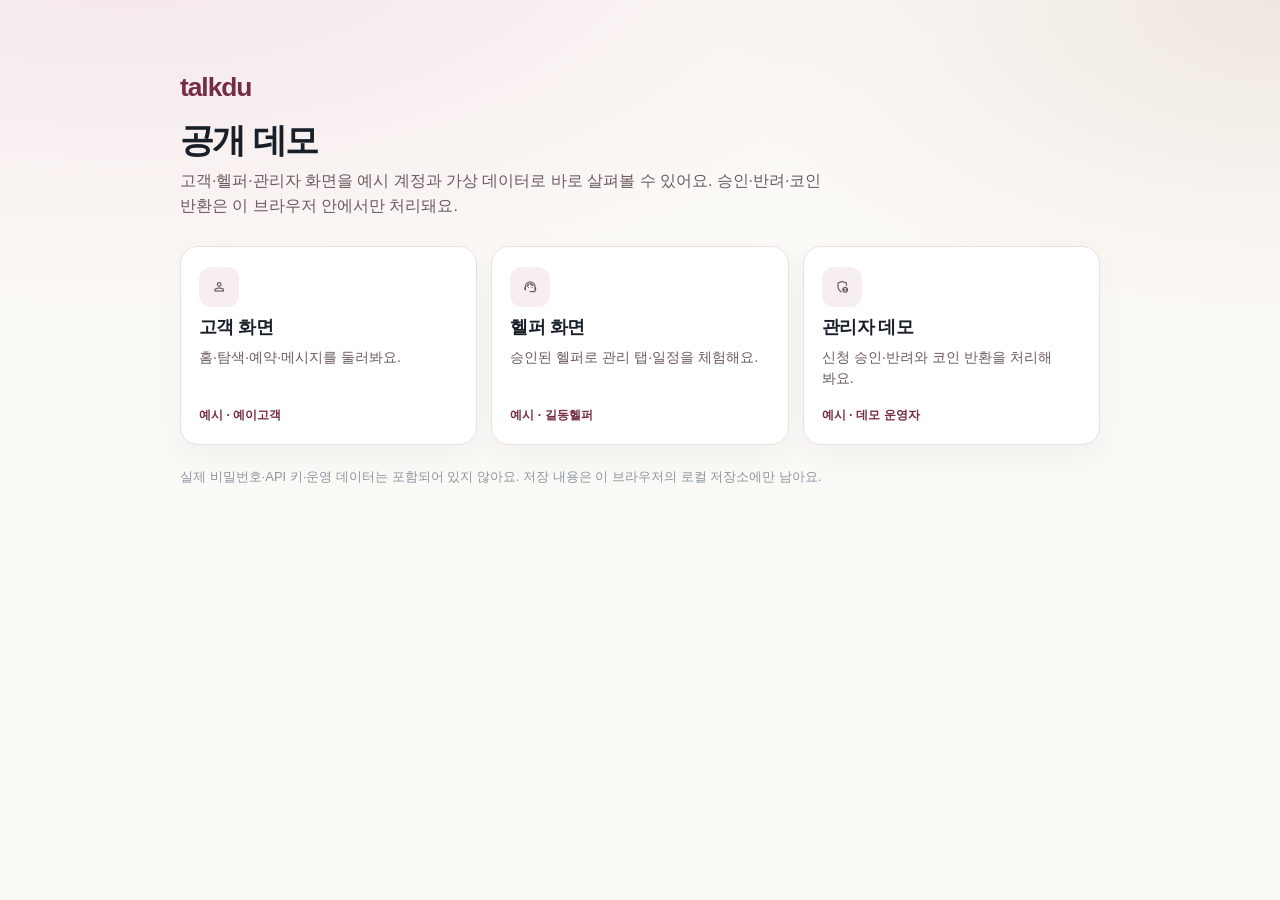
==== commit 4ec8bb6d: "Add files via upload" ====
--- a/index.html
+++ b/index.html
@@ -3,518 +3,40 @@
 <head>
   <meta charset="utf-8">
   <meta name="viewport" content="width=device-width, initial-scale=1, viewport-fit=cover">
-  <meta name="description" content="궁금한 일을 하는 사람, 취향이 통하는 사람과 온라인에서 1:1로 대화해요.">
+  <meta name="description" content="톡듀 공개 데모 — 고객·헬퍼·관리자 화면을 예시 데이터로 둘러보세요.">
   <meta name="theme-color" content="#ffffff">
-  <title>톡듀 | 궁금했던 사람과 온라인 1:1 대화</title>
+  <title>톡듀 데모 | 고객 · 헬퍼 · 관리자</title>
   <link rel="stylesheet" href="https://fonts.googleapis.com/css2?family=Material+Symbols+Outlined:opsz,wght,FILL,GRAD@24,400,0..1,0&display=swap">
-  <link rel="stylesheet" href="./style.css?v=ops6">
-  <script defer src="./admin-shared.js?v=ops6"></script>
-  <script defer src="./admin-ops.js?v=ops6"></script>
-  <script defer src="./app.js?v=ops6"></script>
+  <link rel="stylesheet" href="./style.css?v=demo3">
 </head>
-<body>
-  <div class="app" id="app">
-    <!-- LOGIN -->
-    <div class="view view-stack" id="login-view" hidden>
-      <main class="stack-main login-main" id="login-main">
-        <p class="wordmark login-wordmark">talkdu</p>
-        <p class="login-lead">궁금했던 사람과 온라인 1:1로 이야기해요.</p>
-        <div class="login-actions">
-          <button type="button" class="btn-login btn-kakao" data-login="kakao">카카오로 시작하기</button>
-          <button type="button" class="btn-login btn-google" data-login="google">Google로 계속하기</button>
-          <button type="button" class="btn-login btn-apple" data-login="apple" hidden>Apple로 로그인</button>
-          <a class="btn-login btn-email" href="./email/index.html" data-login="email">
-            <span class="material-symbols-outlined" aria-hidden="true">mail</span>
-            이메일로 시작하기
-          </a>
-          <button type="button" class="btn-text" data-login="browse">둘러보기</button>
-        </div>
-        <p class="note login-note">와이어프레임에서는 테스트 계정으로 로그인 흐름만 확인해요.</p>
-      </main>
+<body class="demo-hub-body">
+  <main class="demo-hub">
+    <p class="wordmark demo-hub-wordmark">talkdu</p>
+    <h1 class="demo-hub-title">공개 데모</h1>
+    <p class="demo-hub-lead">고객·헬퍼·관리자 화면을 예시 계정과 가상 데이터로 바로 살펴볼 수 있어요. 승인·반려·코인 반환은 이 브라우저 안에서만 처리돼요.</p>
+
+    <div class="demo-hub-grid" role="navigation" aria-label="데모 화면 선택">
+      <a class="demo-hub-card" href="./home.html?demo=customer">
+        <span class="material-symbols-outlined demo-hub-ico" aria-hidden="true">person</span>
+        <strong>고객 화면</strong>
+        <span>홈·탐색·예약·메시지를 둘러봐요.</span>
+        <em>예시 · 예이고객</em>
+      </a>
+      <a class="demo-hub-card" href="./home.html?demo=helper">
+        <span class="material-symbols-outlined demo-hub-ico" aria-hidden="true">support_agent</span>
+        <strong>헬퍼 화면</strong>
+        <span>승인된 헬퍼로 관리 탭·일정을 체험해요.</span>
+        <em>예시 · 길동헬퍼</em>
+      </a>
+      <a class="demo-hub-card" href="./admin/index.html?demo=admin#applications">
+        <span class="material-symbols-outlined demo-hub-ico" aria-hidden="true">admin_panel_settings</span>
+        <strong>관리자 데모</strong>
+        <span>신청 승인·반려와 코인 반환을 처리해 봐요.</span>
+        <em>예시 · 데모 운영자</em>
+      </a>
     </div>
 
-    <!-- NICKNAME ONBOARDING -->
-    <div class="view view-stack" id="nickname-view" hidden>
-      <header class="sub-header">
-        <span class="header-spacer"></span>
-        <h1 class="sub-header-title">닉네임 설정</h1>
-        <span class="header-spacer"></span>
-      </header>
-      <main class="stack-main" id="nickname-main"></main>
-      <footer class="bottom-cta">
-        <button type="button" class="btn-primary" id="nickname-save">시작하기</button>
-      </footer>
-    </div>
-
-    <!-- HOME -->
-    <div class="view view-home" id="home-view">
-      <header class="top-header" id="home-header">
-        <a class="wordmark" href="./index.html">talkdu</a>
-        <div class="header-actions" data-auth-slot></div>
-      </header>
-      <main class="page-main home-main">
-        <section class="hero" aria-labelledby="hero-title">
-          <img class="hero-image" src="./hero.webp" alt="" fetchpriority="high">
-          <div class="hero-copy">
-            <p class="hero-label">온라인 1:1 대화</p>
-            <h1 id="hero-title">궁금했던 사람과<br>이야기해요.</h1>
-          </div>
-        </section>
-        <section class="category-section" id="categories" aria-label="대화 카테고리">
-          <h2 class="section-title category-section-title" id="category-title">카테고리</h2>
-          <div class="category-scroller" role="group" aria-label="카테고리 선택" aria-describedby="filter-status">
-            <button class="category" type="button" data-category="" aria-pressed="true">
-              <img class="category-icon" src="./assets/category-icons/all.webp" alt="" width="42" height="42" draggable="false">
-              <span class="category-name">전체</span>
-            </button>
-            <button class="category" type="button" data-category="voice" aria-pressed="false">
-              <img class="category-icon" src="./assets/category-icons/voice.webp" alt="" width="42" height="42" draggable="false">
-              <span class="category-name">보이스챗</span>
-            </button>
-            <button class="category" type="button" data-category="career" aria-pressed="false">
-              <img class="category-icon" src="./assets/category-icons/career.webp" alt="" width="42" height="42" draggable="false">
-              <span class="category-name">현직자</span>
-            </button>
-            <button class="category" type="button" data-category="creator" aria-pressed="false">
-              <img class="category-icon" src="./assets/category-icons/creator.webp" alt="" width="42" height="42" draggable="false">
-              <span class="category-name">크리에이터</span>
-            </button>
-            <button class="category" type="button" data-category="relationships" aria-pressed="false">
-              <img class="category-icon" src="./assets/category-icons/relationships.webp" alt="" width="42" height="42" draggable="false">
-              <span class="category-name">연애·관계</span>
-            </button>
-            <button class="category" type="button" data-category="study" aria-pressed="false">
-              <img class="category-icon" src="./assets/category-icons/study.webp" alt="" width="42" height="42" draggable="false">
-              <span class="category-name">공부·작업</span>
-            </button>
-            <button class="category" type="button" data-category="hobby" aria-pressed="false">
-              <img class="category-icon" src="./assets/category-icons/hobby.webp" alt="" width="42" height="42" draggable="false">
-              <span class="category-name">취미</span>
-            </button>
-            <button class="category" type="button" data-category="business" aria-pressed="false">
-              <img class="category-icon" src="./assets/category-icons/business.webp" alt="" width="42" height="42" draggable="false">
-              <span class="category-name">창업·부업</span>
-            </button>
-          </div>
-          <p class="filter-status" id="filter-status" role="status"></p>
-        </section>
-        <section class="helper-section" id="recommended" aria-labelledby="recommended-title">
-          <h2 id="recommended-title">추천 헬퍼</h2>
-          <div class="helper-list" id="recommended-cards"></div>
-        </section>
-        <section class="helper-section" id="new" aria-labelledby="new-title">
-          <h2 id="new-title">신규 헬퍼</h2>
-          <div class="helper-list" id="new-cards"></div>
-        </section>
-      </main>
-    </div>
-
-    <!-- EXPLORE -->
-    <div class="view view-explore" id="explore-view" hidden>
-      <header class="top-header" id="explore-header">
-        <a class="wordmark" href="./index.html">talkdu</a>
-        <div class="header-actions" data-auth-slot></div>
-      </header>
-      <main class="page-main explore-main" id="explore-main">
-        <label class="explore-search" for="explore-input">
-          <input id="explore-input" type="search" enterkeyhint="search" autocomplete="off" placeholder="헬퍼 이름이나 주제를 검색해 보세요" aria-label="헬퍼 검색">
-          <button type="button" class="search-clear" id="explore-clear" hidden aria-label="검색어 지우기">×</button>
-          <span class="explore-search-icon material-symbols-outlined" aria-hidden="true">search</span>
-        </label>
-        <div class="explore-toolbar" id="explore-toolbar">
-          <div class="explore-dropdowns">
-            <label class="explore-select-wrap">
-              <span class="visually-hidden">카테고리</span>
-              <select id="explore-category" class="explore-select" aria-label="카테고리"></select>
-            </label>
-            <label class="explore-select-wrap">
-              <span class="visually-hidden">정렬</span>
-              <select id="explore-sort" class="explore-select" aria-label="정렬">
-                <option value="recommended">추천순</option>
-                <option value="popular">인기순</option>
-                <option value="newest">신규순</option>
-                <option value="random">랜덤으로 보기</option>
-              </select>
-            </label>
-          </div>
-          <div class="explore-avail" role="group" aria-label="이용 가능 필터">
-            <button type="button" class="explore-avail-btn" id="explore-avail-now" data-explore-avail="online" aria-pressed="false">온라인</button>
-            <button type="button" class="explore-avail-btn" id="explore-avail-schedule" data-explore-avail="schedule" aria-pressed="false">예약 가능</button>
-          </div>
-        </div>
-        <div class="explore-chips" id="explore-chips" hidden></div>
-        <section class="explore-results-section" aria-labelledby="explore-title">
-          <h2 id="explore-title">추천 헬퍼</h2>
-          <div class="helper-list" id="explore-results"></div>
-        </section>
-      </main>
-    </div>
-
-    <!-- DETAIL -->
-    <div class="view view-stack" id="detail-view" hidden>
-      <header class="sub-header">
-        <button type="button" class="icon-button" id="detail-back" aria-label="뒤로가기">
-          <svg viewBox="0 0 24 24" aria-hidden="true"><path d="M15 5 8 12l7 7" fill="none" stroke="currentColor" stroke-width="1.8" stroke-linecap="round" stroke-linejoin="round"/></svg>
-        </button>
-        <h1 class="sub-header-title">헬퍼 상세</h1>
-        <button type="button" class="icon-button wish-button" id="detail-wish" data-wish-toggle aria-label="찜">
-          <span class="material-symbols-outlined" aria-hidden="true">favorite</span>
-        </button>
-      </header>
-      <main class="stack-main" id="detail-main"></main>
-      <footer class="bottom-cta" id="detail-cta"></footer>
-    </div>
-
-    <!-- SCHEDULE -->
-    <div class="view view-stack" id="schedule-view" hidden>
-      <header class="sub-header">
-        <button type="button" class="icon-button" id="schedule-back" aria-label="뒤로가기">
-          <svg viewBox="0 0 24 24" aria-hidden="true"><path d="M15 5 8 12l7 7" fill="none" stroke="currentColor" stroke-width="1.8" stroke-linecap="round" stroke-linejoin="round"/></svg>
-        </button>
-        <h1 class="sub-header-title">시간 선택</h1>
-        <span class="header-spacer"></span>
-      </header>
-      <main class="stack-main" id="schedule-main"></main>
-      <footer class="bottom-cta">
-        <button type="button" class="btn-primary" id="schedule-next" disabled>예약 내용 확인</button>
-      </footer>
-    </div>
-
-    <!-- CONFIRM -->
-    <div class="view view-stack" id="confirm-view" hidden>
-      <header class="sub-header">
-        <button type="button" class="icon-button" id="confirm-back" aria-label="뒤로가기">
-          <svg viewBox="0 0 24 24" aria-hidden="true"><path d="M15 5 8 12l7 7" fill="none" stroke="currentColor" stroke-width="1.8" stroke-linecap="round" stroke-linejoin="round"/></svg>
-        </button>
-        <h1 class="sub-header-title" id="confirm-title">예약 내용 확인</h1>
-        <span class="header-spacer"></span>
-      </header>
-      <main class="stack-main" id="confirm-main"></main>
-      <footer class="bottom-cta" id="confirm-cta"></footer>
-    </div>
-
-    <!-- PAYMENT -->
-    <div class="view view-stack" id="payment-view" hidden>
-      <header class="sub-header">
-        <button type="button" class="icon-button" id="payment-back" aria-label="뒤로가기">
-          <svg viewBox="0 0 24 24" aria-hidden="true"><path d="M15 5 8 12l7 7" fill="none" stroke="currentColor" stroke-width="1.8" stroke-linecap="round" stroke-linejoin="round"/></svg>
-        </button>
-        <h1 class="sub-header-title">코인 결제</h1>
-        <span class="header-spacer"></span>
-      </header>
-      <main class="stack-main" id="payment-main"></main>
-      <footer class="bottom-cta" id="payment-cta"></footer>
-    </div>
-
-    <!-- WAITING (schedule accept) -->
-    <div class="view view-stack" id="waiting-view" hidden>
-      <header class="sub-header">
-        <button type="button" class="icon-button" id="waiting-back" aria-label="메시지로 이동">
-          <svg viewBox="0 0 24 24" aria-hidden="true"><path d="M15 5 8 12l7 7" fill="none" stroke="currentColor" stroke-width="1.8" stroke-linecap="round" stroke-linejoin="round"/></svg>
-        </button>
-        <h1 class="sub-header-title">헬퍼 수락 대기</h1>
-        <span class="header-spacer"></span>
-      </header>
-      <main class="stack-main" id="waiting-main"></main>
-      <footer class="bottom-cta" id="waiting-cta"></footer>
-    </div>
-
-    <!-- MESSAGES -->
-    <div class="view view-messages" id="messages-view" hidden>
-      <header class="top-header">
-        <h1 class="page-title">메시지</h1>
-      </header>
-      <main class="page-main" id="messages-main"></main>
-    </div>
-
-    <!-- CHAT -->
-    <div class="view view-stack" id="chat-view" hidden>
-      <header class="sub-header chat-header">
-        <button type="button" class="icon-button" id="chat-back" aria-label="목록으로">
-          <svg viewBox="0 0 24 24" aria-hidden="true"><path d="M15 5 8 12l7 7" fill="none" stroke="currentColor" stroke-width="1.8" stroke-linecap="round" stroke-linejoin="round"/></svg>
-        </button>
-        <div class="chat-header-copy">
-          <p class="chat-header-name" id="chat-helper-name"></p>
-          <p class="chat-header-meta" id="chat-meta"></p>
-        </div>
-        <button type="button" class="icon-button" id="chat-more" aria-label="더보기">
-          <span class="material-symbols-outlined" aria-hidden="true">more_horiz</span>
-        </button>
-      </header>
-      <main class="stack-main chat-main" id="chat-main"></main>
-      <div class="chat-sheet" id="chat-more-sheet" hidden>
-        <button type="button" data-chat-menu="report">신고하기</button>
-        <button type="button" data-chat-menu="block">차단하기</button>
-        <button type="button" class="sheet-cancel" data-chat-menu="close">닫기</button>
-      </div>
-      <div class="chat-sheet" id="chat-plus-sheet" hidden>
-        <button type="button" data-plus-action="call">
-          <span class="material-symbols-outlined" aria-hidden="true">call</span>
-          전화하기
-        </button>
-        <button type="button" data-plus-action="schedule" id="chat-plus-schedule">
-          <span class="material-symbols-outlined" aria-hidden="true">event</span>
-          <span id="chat-plus-schedule-label">일정 알리기</span>
-        </button>
-        <button type="button" class="sheet-cancel" data-plus-action="close">닫기</button>
-      </div>
-      <footer class="chat-composer">
-        <button type="button" class="icon-button composer-plus" id="chat-plus" aria-label="추가 메뉴">
-          <span class="material-symbols-outlined" aria-hidden="true">add</span>
-        </button>
-        <input id="chat-input" type="text" placeholder="메시지를 입력해 주세요" aria-label="메시지 입력">
-        <button type="button" class="btn-primary btn-compact" id="chat-send">보내기</button>
-      </footer>
-    </div>
-
-    <!-- CALL -->
-    <div class="view view-stack" id="call-view" hidden>
-      <header class="sub-header">
-        <button type="button" class="icon-button" id="call-back" aria-label="나가기">
-          <svg viewBox="0 0 24 24" aria-hidden="true"><path d="M15 5 8 12l7 7" fill="none" stroke="currentColor" stroke-width="1.8" stroke-linecap="round" stroke-linejoin="round"/></svg>
-        </button>
-        <h1 class="sub-header-title">통화</h1>
-        <span class="header-spacer"></span>
-      </header>
-      <main class="stack-main" id="call-main"></main>
-      <footer class="bottom-cta" id="call-cta"></footer>
-    </div>
-
-    <!-- USAGE RESULT -->
-    <div class="view view-stack" id="usage-result-view" hidden>
-      <header class="sub-header">
-        <button type="button" class="icon-button" id="usage-result-back" aria-label="뒤로가기">
-          <svg viewBox="0 0 24 24" aria-hidden="true"><path d="M15 5 8 12l7 7" fill="none" stroke="currentColor" stroke-width="1.8" stroke-linecap="round" stroke-linejoin="round"/></svg>
-        </button>
-        <h1 class="sub-header-title">이용 결과</h1>
-        <span class="header-spacer"></span>
-      </header>
-      <main class="stack-main" id="usage-result-main"></main>
-      <footer class="bottom-cta" id="usage-result-cta"></footer>
-    </div>
-
-    <!-- REVIEW WRITE -->
-    <div class="view view-stack" id="review-write-view" hidden>
-      <header class="sub-header">
-        <button type="button" class="icon-button" id="review-write-back" aria-label="뒤로가기">
-          <svg viewBox="0 0 24 24" aria-hidden="true"><path d="M15 5 8 12l7 7" fill="none" stroke="currentColor" stroke-width="1.8" stroke-linecap="round" stroke-linejoin="round"/></svg>
-        </button>
-        <h1 class="sub-header-title">후기 작성</h1>
-        <span class="header-spacer"></span>
-      </header>
-      <main class="stack-main" id="review-write-main"></main>
-      <footer class="bottom-cta" id="review-write-cta"></footer>
-    </div>
-
-    <!-- CONFIRM DIALOG -->
-    <div class="view view-stack" id="confirm-dialog-view" hidden>
-      <header class="sub-header">
-        <button type="button" class="icon-button" id="confirm-dialog-back" aria-label="뒤로가기">
-          <svg viewBox="0 0 24 24" aria-hidden="true"><path d="M15 5 8 12l7 7" fill="none" stroke="currentColor" stroke-width="1.8" stroke-linecap="round" stroke-linejoin="round"/></svg>
-        </button>
-        <h1 class="sub-header-title" id="confirm-dialog-title">확인</h1>
-        <span class="header-spacer"></span>
-      </header>
-      <main class="stack-main" id="confirm-dialog-main"></main>
-      <footer class="bottom-cta" id="confirm-dialog-cta"></footer>
-    </div>
-
-    <!-- RESERVATION DETAIL -->
-    <div class="view view-stack" id="reservation-detail-view" hidden>
-      <header class="sub-header">
-        <button type="button" class="icon-button" id="reservation-detail-back" aria-label="뒤로가기">
-          <svg viewBox="0 0 24 24" aria-hidden="true"><path d="M15 5 8 12l7 7" fill="none" stroke="currentColor" stroke-width="1.8" stroke-linecap="round" stroke-linejoin="round"/></svg>
-        </button>
-        <h1 class="sub-header-title">예약 상세</h1>
-        <span class="header-spacer"></span>
-      </header>
-      <main class="stack-main" id="reservation-detail-main"></main>
-      <footer class="bottom-cta" id="reservation-detail-cta"></footer>
-    </div>
-
-    <!-- HELPER APPLY -->
-    <div class="view view-stack" id="helper-apply-view" hidden>
-      <header class="sub-header">
-        <button type="button" class="icon-button" id="helper-apply-back" aria-label="뒤로가기">
-          <svg viewBox="0 0 24 24" aria-hidden="true"><path d="M15 5 8 12l7 7" fill="none" stroke="currentColor" stroke-width="1.8" stroke-linecap="round" stroke-linejoin="round"/></svg>
-        </button>
-        <h1 class="sub-header-title">헬퍼 신청</h1>
-        <span class="header-spacer"></span>
-      </header>
-      <main class="stack-main" id="helper-apply-main"></main>
-      <footer class="bottom-cta" id="helper-apply-cta"></footer>
-    </div>
-
-    <!-- MANAGE (helper mode) -->
-    <div class="view view-messages" id="manage-view" hidden>
-      <header class="top-header manage-header">
-        <div>
-          <h1 class="page-title">관리</h1>
-          <p class="manage-page-status" id="manage-page-status"></p>
-        </div>
-        <button type="button" class="presence-toggle" id="presence-toggle" aria-pressed="false">오프라인</button>
-      </header>
-      <main class="page-main" id="manage-main"></main>
-    </div>
-
-    <!-- HELPER AVAILABILITY -->
-    <div class="view view-stack" id="helper-availability-view" hidden>
-      <header class="sub-header">
-        <button type="button" class="icon-button" id="helper-availability-back" aria-label="뒤로가기">
-          <svg viewBox="0 0 24 24" aria-hidden="true"><path d="M15 5 8 12l7 7" fill="none" stroke="currentColor" stroke-width="1.8" stroke-linecap="round" stroke-linejoin="round"/></svg>
-        </button>
-        <h1 class="sub-header-title">시간 예약 설정</h1>
-        <span class="header-spacer"></span>
-      </header>
-      <main class="stack-main" id="helper-availability-main"></main>
-      <footer class="bottom-cta" id="helper-availability-cta"></footer>
-    </div>
-
-    <!-- HELPER SERVICE EDIT -->
-    <div class="view view-stack" id="helper-service-edit-view" hidden>
-      <header class="sub-header">
-        <button type="button" class="icon-button" id="helper-service-edit-back" aria-label="뒤로가기">
-          <svg viewBox="0 0 24 24" aria-hidden="true"><path d="M15 5 8 12l7 7" fill="none" stroke="currentColor" stroke-width="1.8" stroke-linecap="round" stroke-linejoin="round"/></svg>
-        </button>
-        <h1 class="sub-header-title">서비스 편집</h1>
-        <span class="header-spacer"></span>
-      </header>
-      <main class="stack-main" id="helper-service-edit-main"></main>
-      <footer class="bottom-cta" id="helper-service-edit-cta"></footer>
-    </div>
-
-    <!-- WISHLIST -->
-    <div class="view view-messages" id="wishlist-view" hidden>
-      <header class="top-header"><h1 class="page-title">찜</h1></header>
-      <main class="page-main" id="wishlist-main"></main>
-    </div>
-
-    <!-- MYPAGE -->
-    <div class="view view-messages" id="mypage-view" hidden>
-      <header class="top-header"><h1 class="page-title">마이페이지</h1></header>
-      <main class="page-main" id="mypage-main"></main>
-    </div>
-
-    <!-- PROFILE EDIT -->
-    <div class="view view-stack" id="profile-edit-view" hidden>
-      <header class="sub-header">
-        <button type="button" class="icon-button" id="profile-edit-back" aria-label="뒤로가기">
-          <svg viewBox="0 0 24 24" aria-hidden="true"><path d="M15 5 8 12l7 7" fill="none" stroke="currentColor" stroke-width="1.8" stroke-linecap="round" stroke-linejoin="round"/></svg>
-        </button>
-        <h1 class="sub-header-title">프로필 편집</h1>
-        <span class="header-spacer"></span>
-      </header>
-      <main class="stack-main" id="profile-edit-main"></main>
-      <footer class="bottom-cta">
-        <button type="button" class="btn-primary" id="profile-save">저장하기</button>
-      </footer>
-    </div>
-
-    <!-- COIN HISTORY -->
-    <div class="view view-stack" id="coin-history-view" hidden>
-      <header class="sub-header">
-        <button type="button" class="icon-button" id="coin-history-back" aria-label="뒤로가기">
-          <svg viewBox="0 0 24 24" aria-hidden="true"><path d="M15 5 8 12l7 7" fill="none" stroke="currentColor" stroke-width="1.8" stroke-linecap="round" stroke-linejoin="round"/></svg>
-        </button>
-        <h1 class="sub-header-title">코인 내역</h1>
-        <span class="header-spacer"></span>
-      </header>
-      <main class="stack-main" id="coin-history-main"></main>
-    </div>
-
-    <!-- RESERVATIONS -->
-    <div class="view view-stack" id="reservations-view" hidden>
-      <header class="sub-header">
-        <button type="button" class="icon-button" id="reservations-back" aria-label="뒤로가기">
-          <svg viewBox="0 0 24 24" aria-hidden="true"><path d="M15 5 8 12l7 7" fill="none" stroke="currentColor" stroke-width="1.8" stroke-linecap="round" stroke-linejoin="round"/></svg>
-        </button>
-        <h1 class="sub-header-title">내 예약</h1>
-        <span class="header-spacer"></span>
-      </header>
-      <main class="stack-main" id="reservations-main"></main>
-    </div>
-
-    <!-- ADULT VERIFY -->
-    <div class="view view-stack" id="adult-view" hidden>
-      <header class="sub-header">
-        <button type="button" class="icon-button" id="adult-back" aria-label="뒤로가기">
-          <svg viewBox="0 0 24 24" aria-hidden="true"><path d="M15 5 8 12l7 7" fill="none" stroke="currentColor" stroke-width="1.8" stroke-linecap="round" stroke-linejoin="round"/></svg>
-        </button>
-        <h1 class="sub-header-title">성인 인증</h1>
-        <span class="header-spacer"></span>
-      </header>
-      <main class="stack-main" id="adult-main"></main>
-      <footer class="bottom-cta" id="adult-cta"></footer>
-    </div>
-
-    <!-- SETTINGS -->
-    <div class="view view-stack" id="settings-view" hidden>
-      <header class="sub-header">
-        <button type="button" class="icon-button" id="settings-back" aria-label="뒤로가기">
-          <svg viewBox="0 0 24 24" aria-hidden="true"><path d="M15 5 8 12l7 7" fill="none" stroke="currentColor" stroke-width="1.8" stroke-linecap="round" stroke-linejoin="round"/></svg>
-        </button>
-        <h1 class="sub-header-title">설정</h1>
-        <span class="header-spacer"></span>
-      </header>
-      <main class="stack-main" id="settings-main"></main>
-    </div>
-
-    <!-- SUPPORT -->
-    <div class="view view-stack" id="support-view" hidden>
-      <header class="sub-header">
-        <button type="button" class="icon-button" id="support-back" aria-label="뒤로가기">
-          <svg viewBox="0 0 24 24" aria-hidden="true"><path d="M15 5 8 12l7 7" fill="none" stroke="currentColor" stroke-width="1.8" stroke-linecap="round" stroke-linejoin="round"/></svg>
-        </button>
-        <h1 class="sub-header-title">고객센터</h1>
-        <span class="header-spacer"></span>
-      </header>
-      <main class="stack-main" id="support-main"></main>
-    </div>
-
-    <!-- CHARGE -->
-    <div class="view view-stack" id="charge-view" hidden>
-      <header class="sub-header">
-        <button type="button" class="icon-button" id="charge-back" aria-label="뒤로가기">
-          <svg viewBox="0 0 24 24" aria-hidden="true"><path d="M15 5 8 12l7 7" fill="none" stroke="currentColor" stroke-width="1.8" stroke-linecap="round" stroke-linejoin="round"/></svg>
-        </button>
-        <h1 class="sub-header-title">코인 충전</h1>
-        <span class="header-spacer"></span>
-      </header>
-      <main class="stack-main" id="charge-main"></main>
-      <footer class="bottom-cta" id="charge-cta"></footer>
-    </div>
-
-    <template id="helper-card">
-      <article class="helper-card">
-        <button type="button" class="helper-card-body">
-          <span class="helper-avatar" aria-hidden="true">
-            <img class="helper-photo" alt="" width="72" height="72" decoding="async" hidden>
-            <span class="helper-avatar-fallback">
-              <svg viewBox="0 0 72 72"><rect width="72" height="72" rx="16" fill="#f2ecee"/><circle cx="36" cy="28" r="12" fill="#c9b4ba"/><path d="M14 60c4-12 13-18 22-18s18 6 22 18" fill="#c9b4ba"/></svg>
-            </span>
-          </span>
-          <span class="helper-copy">
-            <span class="helper-category"></span>
-            <span class="helper-name"></span>
-            <span class="helper-status" aria-label="상담·예약 상태"></span>
-            <span class="helper-intro"></span>
-            <span class="helper-rating"></span>
-          </span>
-        </button>
-        <button type="button" class="wish-button" data-wish-toggle aria-label="찜">
-          <span class="material-symbols-outlined" aria-hidden="true">favorite</span>
-        </button>
-      </article>
-    </template>
-
-    <nav class="bottom-nav" id="bottom-nav" aria-label="하단 메뉴">
-      <button type="button" class="nav-item is-active" data-nav="home"><span class="material-symbols-outlined nav-ico" aria-hidden="true">home</span><span>홈</span></button>
-      <button type="button" class="nav-item" data-nav="explore"><span class="material-symbols-outlined nav-ico" aria-hidden="true">search</span><span>탐색</span></button>
-      <button type="button" class="nav-item" data-nav="messages"><span class="material-symbols-outlined nav-ico" aria-hidden="true">chat_bubble</span><span>메시지</span></button>
-      <button type="button" class="nav-item nav-role-customer" data-nav="wishlist"><span class="material-symbols-outlined nav-ico" aria-hidden="true">favorite</span><span>찜</span></button>
-      <button type="button" class="nav-item nav-role-helper" data-nav="manage" hidden><span class="material-symbols-outlined nav-ico" aria-hidden="true">dashboard</span><span>관리</span></button>
-      <button type="button" class="nav-item" data-nav="mypage"><span class="material-symbols-outlined nav-ico" aria-hidden="true">person</span><span>마이페이지</span></button>
-    </nav>
-  </div>
+    <p class="note demo-hub-note">실제 비밀번호·API 키·운영 데이터는 포함되어 있지 않아요. 저장 내용은 이 브라우저의 로컬 저장소에만 남아요.</p>
+  </main>
 </body>
 </html>
--- a/style.css
+++ b/style.css
@@ -614,30 +614,106 @@
 .detail-block:last-child { border-bottom: 0; }
 .detail-about { color: var(--ink-2); font-size: .9rem; line-height: 1.6; word-break: keep-all; }
 
-.service-list { display: flex; flex-direction: column; gap: 8px; }
+.service-list { display: flex; flex-direction: column; gap: 10px; }
+.service-modes-common {
+  margin: 0 0 10px;
+  color: var(--muted);
+  font-size: .78rem;
+  font-weight: 700;
+  letter-spacing: -.02em;
+  line-height: 1.4;
+  word-break: keep-all;
+}
+.service-modes-common.is-now-open { color: #1f7a4d; }
 .service-card {
   width: 100%;
-  padding: 16px;
-  border: 1px solid var(--line);
+  padding: 14px 14px 13px;
+  border: 1.5px solid var(--line);
   border-radius: var(--radius);
   text-align: left;
   background: #fff;
 }
 .service-card.is-selected {
   border-color: var(--wine);
-  background: var(--wine-soft);
-}
-.service-name { display: block; font-size: 1rem; font-weight: 750; }
+  background: color-mix(in srgb, var(--wine) 4%, #fff);
+}
+.service-card-top {
+  display: flex;
+  align-items: flex-start;
+  gap: 10px;
+}
+.service-name {
+  flex: 1 1 auto;
+  min-width: 0;
+  display: block;
+  font-size: 1rem;
+  font-weight: 750;
+  line-height: 1.35;
+  letter-spacing: -.02em;
+  word-break: keep-all;
+  overflow-wrap: anywhere;
+}
+.service-check {
+  flex: 0 0 auto;
+  display: inline-flex;
+  align-items: center;
+  justify-content: center;
+  width: 22px;
+  height: 22px;
+  margin-top: 1px;
+  border: 1.5px solid var(--line);
+  border-radius: 999px;
+  color: transparent;
+  font-size: .72rem;
+  font-weight: 800;
+  line-height: 1;
+  background: #fff;
+}
+.service-card.is-selected .service-check {
+  border-color: var(--wine);
+  background: var(--wine);
+  color: #fff;
+}
 .service-modes {
   display: block;
-  margin-top: 4px;
+  margin-top: 6px;
   color: var(--muted);
   font-size: .72rem;
   font-weight: 700;
   letter-spacing: -.02em;
+  line-height: 1.35;
+  word-break: keep-all;
 }
 .service-modes.is-now-open { color: #1f7a4d; }
-.service-desc { display: block; margin-top: 6px; color: var(--muted); font-size: .84rem; line-height: 1.45; word-break: keep-all; }
+.service-desc {
+  display: block;
+  margin-top: 6px;
+  color: var(--muted);
+  font-size: .84rem;
+  line-height: 1.45;
+  word-break: keep-all;
+  overflow-wrap: anywhere;
+}
+.service-meta-row {
+  display: flex;
+  align-items: baseline;
+  justify-content: space-between;
+  gap: 12px;
+  margin-top: 12px;
+}
+.service-duration {
+  color: var(--ink-2);
+  font-size: .84rem;
+  font-weight: 600;
+  letter-spacing: -.02em;
+}
+.service-price {
+  color: var(--ink);
+  font-size: .9rem;
+  font-weight: 800;
+  letter-spacing: -.02em;
+  white-space: nowrap;
+}
 .service-meta { display: block; margin-top: 10px; font-size: .84rem; font-weight: 750; color: var(--ink); }
 .adult-badge {
   display: inline-flex;
@@ -1516,6 +1592,21 @@
   font-weight: 800;
   letter-spacing: -.03em;
 }
+.manage-profile-actions {
+  display: flex;
+  flex-direction: column;
+  gap: 12px;
+  margin: 0 0 14px;
+}
+.manage-card #draft-service-list {
+  margin-top: 10px;
+}
+.manage-card #draft-service-list .menu-item {
+  margin-top: 8px;
+}
+.manage-card #draft-service-list .menu-item:first-child {
+  margin-top: 0;
+}
 .mode-badge {
   display: inline-flex;
   min-height: 24px;
@@ -1627,3 +1718,105 @@
     box-shadow: 0 0 0 1px rgba(25, 31, 40, .06), 0 18px 40px rgba(25, 31, 40, .08);
   }
 }
+
+/* Public demo hub */
+.demo-hub-body {
+  margin: 0;
+  min-height: 100vh;
+  background:
+    radial-gradient(120% 80% at 10% -10%, #f3e4e9 0%, transparent 55%),
+    radial-gradient(90% 70% at 100% 0%, #efe7e1 0%, transparent 50%),
+    #fbf9f5;
+  color: var(--ink, #1c1215);
+  font-family: "Pretendard", "Apple SD Gothic Neo", "Noto Sans KR", sans-serif;
+}
+.demo-hub {
+  width: min(920px, calc(100% - 32px));
+  margin: 0 auto;
+  padding: 48px 0 64px;
+}
+.demo-hub-wordmark {
+  margin: 0;
+  font-size: 1.65rem;
+  font-weight: 800;
+  letter-spacing: -.04em;
+  color: var(--wine, #762d43);
+}
+.demo-hub-title {
+  margin: 18px 0 8px;
+  font-size: clamp(1.6rem, 4vw, 2.1rem);
+  font-weight: 800;
+  letter-spacing: -.045em;
+  line-height: 1.2;
+}
+.demo-hub-lead {
+  margin: 0;
+  max-width: 42rem;
+  color: #6b5a60;
+  font-size: .98rem;
+  line-height: 1.55;
+  word-break: keep-all;
+}
+.demo-hub-grid {
+  display: grid;
+  grid-template-columns: 1fr;
+  gap: 14px;
+  margin-top: 28px;
+}
+@media (min-width: 720px) {
+  .demo-hub-grid { grid-template-columns: repeat(3, minmax(0, 1fr)); }
+}
+.demo-hub-card {
+  display: flex;
+  flex-direction: column;
+  gap: 8px;
+  min-height: 180px;
+  padding: 20px 18px;
+  border: 1px solid #eadfe3;
+  border-radius: 18px;
+  background: #fff;
+  color: inherit;
+  text-decoration: none;
+  box-shadow: 0 10px 28px rgba(28, 18, 21, .04);
+  transition: transform .18s ease, border-color .18s ease, box-shadow .18s ease;
+}
+.demo-hub-card:hover,
+.demo-hub-card:focus-visible {
+  transform: translateY(-2px);
+  border-color: #d4b7c0;
+  box-shadow: 0 14px 32px rgba(28, 18, 21, .08);
+  outline: none;
+}
+.demo-hub-ico {
+  width: 40px;
+  height: 40px;
+  display: grid;
+  place-items: center;
+  border-radius: 12px;
+  background: #f7eef1;
+  color: var(--wine, #762d43);
+  font-size: 22px;
+}
+.demo-hub-card strong {
+  font-size: 1.12rem;
+  font-weight: 800;
+  letter-spacing: -.03em;
+}
+.demo-hub-card span {
+  color: #6b5a60;
+  font-size: .9rem;
+  line-height: 1.45;
+  word-break: keep-all;
+}
+.demo-hub-card em {
+  margin-top: auto;
+  padding-top: 10px;
+  font-style: normal;
+  font-size: .78rem;
+  font-weight: 700;
+  color: var(--wine, #762d43);
+}
+.demo-hub-note {
+  margin-top: 22px;
+  max-width: 42rem;
+}
